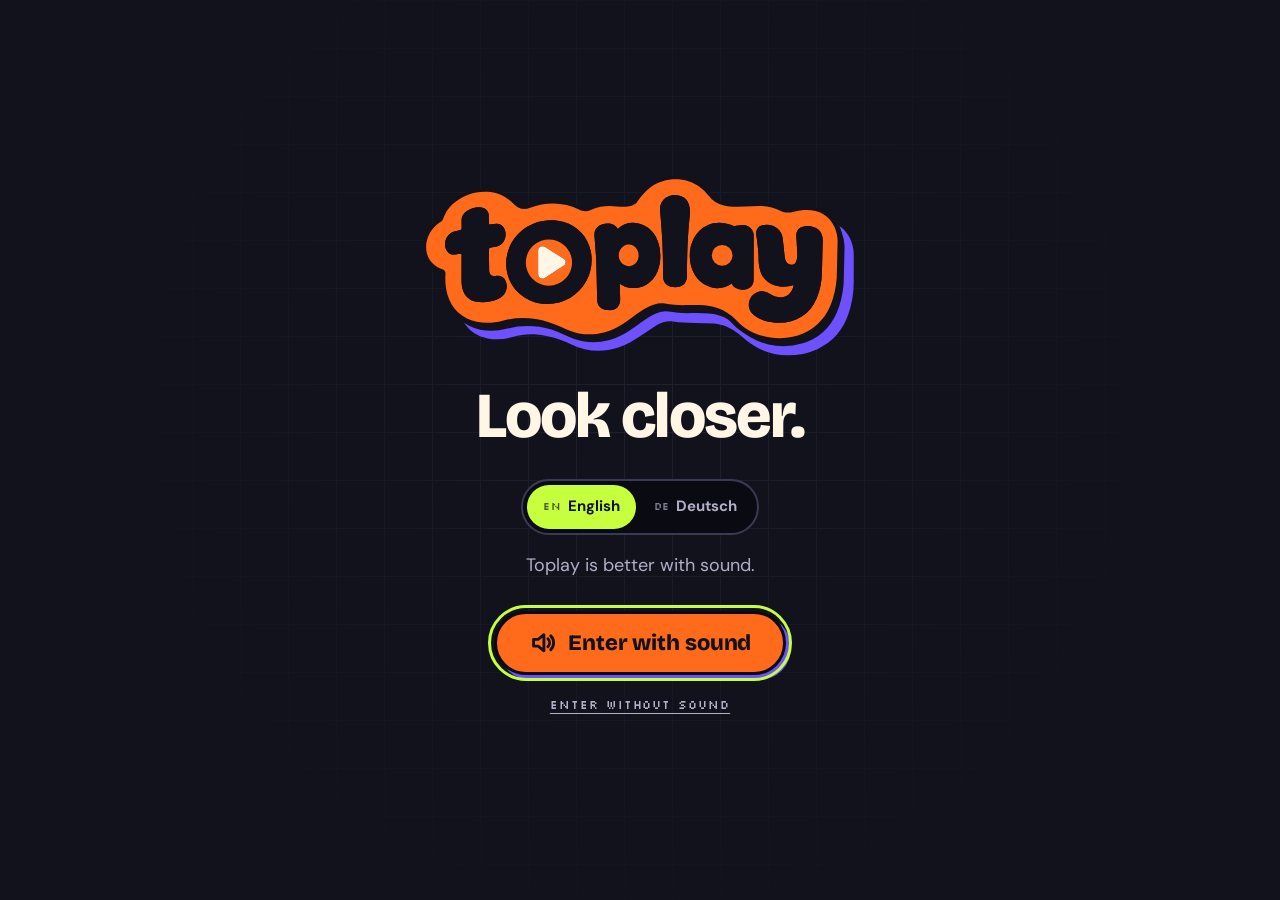
==== index.html @ 9bd130f3 "Add files via upload" ====
<!doctype html>
<html lang="en">
<head>
<meta charset="utf-8">
<meta name="viewport" content="width=device-width, initial-scale=1, viewport-fit=cover">
<title>Toplay</title>
<meta name="description" content="Toplay is a tiny arcade of language games. In Find It!, spot 20 hidden objects in a room, hear each word and learn it in English or German. Beat the clock.">
<meta name="theme-color" content="#12121C">
<meta property="og:type" content="website">
<meta property="og:title" content="Toplay · Find It!">
<meta property="og:description" content="Toplay is a tiny arcade of language games. In Find It!, spot 20 hidden objects in a room, hear each word and learn it in English or German. Beat the clock.">
<meta property="og:image" content="https://to-play.vercel.app/assets/og.jpg">
<meta property="og:image:width" content="1200">
<meta property="og:image:height" content="630">
<meta property="og:url" content="https://to-play.vercel.app/">
<link rel="canonical" href="https://to-play.vercel.app/">
<meta name="twitter:image" content="https://to-play.vercel.app/assets/og.jpg">
<meta name="twitter:card" content="summary_large_image">
<link rel="icon" href="assets/favicon.svg" type="image/svg+xml">
<link rel="apple-touch-icon" href="assets/icon-180.png">
<link rel="manifest" href="manifest.webmanifest">
<meta name="apple-mobile-web-app-capable" content="yes">
<meta name="mobile-web-app-capable" content="yes">
<meta name="apple-mobile-web-app-status-bar-style" content="black-translucent">
<link rel="preconnect" href="https://fonts.googleapis.com">
<link rel="preconnect" href="https://fonts.gstatic.com" crossorigin>
<link rel="stylesheet" href="https://fonts.googleapis.com/css2?family=Bricolage+Grotesque:opsz,wght@12..96,700;12..96,800&family=DM+Sans:wght@400;500;600;700&family=Silkscreen:wght@400;700&display=swap">
<link rel="preload" href="data/levels.json" as="fetch" crossorigin>
<link rel="stylesheet" href="app.css">
<script src="app.js" defer></script>
</head>
<body>
<div class="loader" id="loader" role="status" aria-live="polite">
  <div>
    <svg class="loader-mark" viewBox="0 0 512 512" aria-hidden="true"><use href="#mark" width="512" height="512"/></svg>
    <div class="loader-pct" id="loaderPct">00%</div>
    <div class="loader-bar"><i id="loaderBar"></i></div>
    <div class="loader-msg" id="loaderMsg">Dusting off the room…</div>
  </div>
</div>

<div class="gate" id="gate" hidden>
  <div>
    <svg class="gate-logo" viewBox="0 0 1711 733" role="img" aria-label="toplay"><use href="#logo" width="1711" height="733"/></svg>
    <h1 class="sr">Toplay</h1><p class="gate-line">Look closer.</p>
    <div class="gate-lang" data-lang-slot="gate"></div>
    <p>Toplay is better with sound.</p>
    <div class="gate-actions">
      <button class="btn btn-lg" id="enterSound" type="button" data-cursor="PLAY"><svg class="icon" aria-hidden="true"><use href="#i-sound-on"/></svg>Enter with sound</button>
      <button class="linkbtn" id="enterQuiet" type="button">Enter without sound</button>
    </div>
  </div>
</div>

<div class="intro" id="intro" hidden>
  <canvas id="introCanvas" aria-hidden="true"></canvas>
  <div class="intro-count" id="introCount" aria-hidden="true"></div>
  <div class="intro-title" id="introTitle" hidden>
    <div>
      <svg class="intro-logo" viewBox="0 0 1711 733" role="img" aria-label="toplay"><use href="#logo" width="1711" height="733"/></svg>
      <b>Find It!</b>
    </div>
  </div>
  <button class="btn btn-ghost btn-sm intro-skip" id="introSkip" type="button">Skip intro</button>
</div>

<div class="wipe" id="wipe" aria-hidden="true"></div>

<header class="site-header" id="siteHeader">
  <div class="hdr-left" id="hdrLeft"></div>
  <a class="blob-wrap" id="homeLink" href="#home" aria-label="Toplay home" data-cursor="HOME">
    <svg class="hdr-logo" viewBox="0 0 1711 733" aria-hidden="true"><use href="#logo" width="1711" height="733"/></svg>
  </a>
  <div class="hdr-right">
    <div data-lang-slot="header"></div>
    <button class="ibtn sound-toggle" type="button" aria-label="Mute sound" title="Sound (M)"><span class="eq" aria-hidden="true"><i></i><i></i><i></i><i></i></span></button>
    <button class="menu-tab" id="menuOpen" type="button" aria-label="Open menu" aria-controls="menu" aria-expanded="false"><span class="t">Menu</span><svg class="icon" aria-hidden="true"><use href="#i-menu"/></svg></button>
  </div>
</header>

<div class="menu" id="menu" role="dialog" aria-modal="true" aria-label="Menu" hidden>
  <div class="menu-top">
    <span class="label">Toplay · Menu</span>
    <button class="ibtn" id="menuClose" type="button" aria-label="Close menu"><svg class="icon" aria-hidden="true"><use href="#i-close"/></svg></button>
  </div>
  <nav aria-label="Main">
    <button type="button" data-go="home">Home</button>
    <button type="button" data-go="play">Play Find It!<small id="menuLv">Lv 1</small></button>
    <button type="button" data-go="levels">Levels</button>
    <button type="button" data-go="story">Story mode</button>
  </nav>
  <div class="menu-foot">
    <div data-lang-slot="menu"></div>
    <div class="toggles">
      <button class="btn btn-ghost btn-sm" type="button" data-toggle="music" aria-pressed="true">Music on</button>
      <button class="btn btn-ghost btn-sm" type="button" data-toggle="sfx" aria-pressed="true">Effects on</button>
      <button class="btn btn-ghost btn-sm" type="button" data-toggle="voice" aria-pressed="true">Words on</button>
    </div>
    <span>Press <b>M</b> to mute · Made by <a href="https://www.linkedin.com/in/kyrillosnabil/" target="_blank" rel="noopener">kyrillos404</a></span>
  </div>
</div>

<main id="main">
  <!-- HOME -->
  <section class="view" id="view-home" data-view="home" hidden>
    <div class="hero" id="hero">
      <canvas id="heroDepth" aria-hidden="true"></canvas>
      <canvas id="heroCanvas" aria-hidden="true"></canvas>
      <div class="hero-veil" aria-hidden="true"></div>
      <div class="hero-copy">
        <div class="wrap">
          <span class="badge warm" id="heroWarm" aria-live="polite">Warm-up · Find 3 hidden play buttons</span>
          <h1>Look closer<span class="dot">.</span></h1>
          <p>Find 20 hidden things. Learn 20 English words. Beat the clock.</p>
          <div class="hero-actions">
            <button class="btn btn-lg" id="heroPlay" type="button" data-go="play" data-cursor="PLAY"><svg class="icon" aria-hidden="true"><use href="#i-play"/></svg>Play Find It!</button>
            <button class="btn btn-ghost" type="button" data-go="how">How to play</button>
          </div>
        </div>
      </div>
      <div class="hero-hint" aria-hidden="true">
        <span class="label">Warm up your eyes</span>
        <span class="label">3 play buttons are hiding up here</span>
      </div>
    </div>

    <div class="marquee" aria-hidden="true"><div class="marquee-track">
      <span>LET'S PLAY<b></b>FIND IT!<b></b>20 WORDS<b></b>10 MINUTES<b></b>LOOK CLOSER<b></b>LET'S PLAY<b></b>FIND IT!<b></b>20 WORDS<b></b>10 MINUTES<b></b>LOOK CLOSER<b></b></span>
      <span>LET'S PLAY<b></b>FIND IT!<b></b>20 WORDS<b></b>10 MINUTES<b></b>LOOK CLOSER<b></b>LET'S PLAY<b></b>FIND IT!<b></b>20 WORDS<b></b>10 MINUTES<b></b>LOOK CLOSER<b></b></span>
    </div></div>

    <section class="section" id="games" aria-labelledby="games-h">
      <div class="wrap">
        <div class="sec-head">
          <div><span class="label">The arcade</span><h2 id="games-h">Pick a game</h2></div>
          <p id="gamesOpen">One room is open today. More games and rooms are being built right now.</p>
        </div>
        <div class="games">
          <article class="gcard main" data-cursor="PLAY">
            <div class="gcard-art"><img src="assets/levels/1-cover.webp" alt="" loading="lazy" width="640" height="357"><span class="mystery-q" aria-hidden="true">?</span><span class="badge badge-blaze">Hidden objects</span></div>
            <div class="gcard-body">
              <h3>Find It!</h3>
              <p>A playroom after a very busy afternoon. Twenty things are hiding in the mess, and each one is an English word to learn.</p>
              <div class="gcard-row">
                <div class="gcard-stats" id="homeStats"><span class="badge">20 words</span><span class="badge">10:00</span></div>
                <button class="btn" type="button" data-go="play"><svg class="icon" aria-hidden="true"><use href="#i-play"/></svg>Play now</button>
              </div>
            </div>
          </article>
          <div class="games-side">
            <article class="gcard soon" data-cursor="SOON">
              <div class="gcard-body">
                <div class="soon-art"><svg class="icon" aria-hidden="true"><use href="#i-lock"/></svg></div>
                <h3>Word Pop</h3>
                <span class="stamp">Coming soon</span>
              </div>
            </article>
            <article class="gcard soon" data-cursor="SOON">
              <div class="gcard-body">
                <div class="soon-art"><svg class="icon" aria-hidden="true"><use href="#i-lock"/></svg></div>
                <h3>Memory Match</h3>
                <span class="stamp">Coming soon</span>
              </div>
            </article>
          </div>
        </div>
      </div>
    </section>

    <section class="section" id="how" aria-labelledby="how-h">
      <div class="wrap">
        <div class="sec-head">
          <div><span class="label">How to play</span><h2 id="how-h">Three moves to win, one to learn</h2></div>
          <p>Every room works the same way. Use your eyes, not your luck.</p>
        </div>
        <div class="steps">
          <div class="step">
            <div class="step-art"><div class="art-dots" id="artDots"></div><div class="art-lens"></div></div>
            <span class="step-num">01</span>
            <h3>Look closer</h3>
            <p>Scan the room. Zoom in with the buttons, a pinch or the mouse wheel. Drag to move around.</p>
          </div>
          <div class="step">
            <div class="step-art"><div class="art-tap"></div><span class="art-tap-word">found!</span></div>
            <span class="step-num">02</span>
            <h3>Tap to find</h3>
            <p>Tap an object from the word list. It lights up and its word is crossed off. Every 5 wrong taps cost 10 seconds.</p>
          </div>
          <div class="step">
            <div class="step-art"><div class="art-clock" id="artClock">10:00</div><div class="art-bar"><i></i></div></div>
            <span class="step-num">03</span>
            <h3>Beat the clock</h3>
            <p>Find all 20 before time runs out. Stuck? Help shows you one object, then needs 15 seconds to recharge.</p>
          </div>
          <div class="step step-say">
            <div class="step-art"><div class="art-say"><span class="art-say-word">der Apfel</span><svg class="icon" aria-hidden="true"><use href="#i-sound-on"/></svg><i></i><i></i></div></div>
            <span class="step-num">04</span>
            <h3>Listen and learn</h3>
            <p>Tap any word in the list to hear it. Tap an object you already found to hear its word again.</p>
          </div>
        </div>
        <div class="rules">
          <div class="rule"><b>20</b><span>words per room</span></div>
          <div class="rule"><b>10:00</b><span>minutes on the clock</span></div>
          <div class="rule"><b>15s</b><span>between each help</span></div>
          <div class="rule"><b>−10s</b><span>for every 5 misses</span></div>
          <div class="rule"><b>★★★</b><span>for 3,200 points or more</span></div>
        </div>
      </div>
    </section>

    <section class="section" id="story" aria-labelledby="story-h">
      <div class="wrap story">
        <div class="story-text">
          <span class="label">Story mode</span>
          <h2 class="story-h" id="story-h">Where things go to hide</h2>
          <p><strong>Toplay is a small arcade of browser games</strong> that you play with your eyes and your head. No downloads, no accounts, just tap and play.</p>
          <p>The first room, The Toy Room, is a playroom after a very busy afternoon. Every object you find is an everyday English word, so a few minutes of play leave you with twenty words you will not forget.</p>
          <div class="credits">
            <span class="label">Credits</span>
            <span>Designed by <a href="https://www.linkedin.com/in/kyrillosnabil/" target="_blank" rel="noopener">kyrillos404</a>. Built with Claude, an AI assistant. Music and sound effects composed in code for Toplay.</span>
          </div>
        </div>
        <div class="story-card" aria-hidden="true">
          <span class="label">Room 01</span>
          <span class="big">The Toy Room</span>
          <span class="label">20 objects · 10 minutes · a lot of mess</span>
        </div>
      </div>
    </section>
  </section>

  <!-- LEVELS -->
  <section class="view" id="view-levels" data-view="levels" hidden>
    <div class="wrap">
      <div class="levels-head">
        <span class="label">Find It! · Levels</span>
        <h1>Choose a room<span>.</span></h1>
        <div class="progress-row">
          <div class="progress" role="img" id="levelsProgressBar" aria-label="1 of 3 rooms unlocked"><i style="width:33%"></i></div>
          <span class="badge" id="levelsUnlocked">1 / 3 rooms unlocked</span>
          <span class="badge badge-zest" id="levelsStars">★ 0 / 9</span>
        </div>
      </div>
      <div class="level-grid" id="levelGrid"></div>
      <div class="banner">
        <p id="levelsMore">More rooms are on their way. Come back soon!</p>
        <button class="btn btn-ghost btn-sm" type="button" data-go="home">Back home</button>
      </div>
    </div>
  </section>

  <!-- 404 -->
  <section class="view" id="view-lost" data-view="lost" hidden>
    <div class="wrap lost">
      <span class="label">Error 404</span>
      <h1>This page is hiding too.</h1>
      <p>Move your lens around the dark room and tap the lost page.</p>
      <div class="lost-room" id="lostRoom" data-cursor="LENS">
        <div class="floor"></div>
        <div id="lostJunk"></div>
        <button class="hidden-404" id="lost404" type="button" aria-label="The lost page">404</button>
        <div class="dark"></div>
        <div class="found-msg" id="lostFound" hidden><div><b>Found it!</b><button class="btn" type="button" data-go="home"><svg class="icon" aria-hidden="true"><use href="#i-home"/></svg>Take me home</button></div></div>
      </div>
    </div>
  </section>
</main>

<footer class="site-footer" id="siteFooter">
  <div class="wrap foot">
    <a class="foot-logo" href="#home" data-go-link="home" aria-label="Toplay home"><svg class="foot-logo-svg" viewBox="0 0 1711 733" aria-hidden="true"><use href="#logo" width="1711" height="733"/></svg></a>
    <nav aria-label="Footer">
      <button type="button" data-go="play">Play</button>
      <button type="button" data-go="levels">Levels</button>
      <button type="button" data-go="how">How to play</button>
      <button type="button" data-go="story">About</button>
    </nav>
    <div class="foot-by">
      <span>Designed by <a href="https://www.linkedin.com/in/kyrillosnabil/" target="_blank" rel="noopener">kyrillos404</a> · Built with Claude</span>
      <span>© 2026 Toplay</span>
    </div>
  </div>
</footer>

<!-- GAME -->
<div class="game" id="game" hidden>
  <div class="game-hud">
    <div class="hud-left">
      <button class="ibtn" id="gPause" type="button" aria-label="Pause (Esc)" title="Pause (Esc)"><svg class="icon" aria-hidden="true"><use href="#i-pause"/></svg></button>
      <div class="hud-title"><span class="label" id="gRoomNo">Room 1</span><b id="gRoomName">The Toy Room</b></div>
    </div>
    <div class="hud-center">
      <div class="timer" id="gTimer" role="timer" aria-label="10:00 left">
        <svg class="icon" aria-hidden="true"><use href="#i-timer"/></svg>
        <span class="timer-time" id="gTime">10:00</span>
        <span class="timer-side"><span class="timer-bar"><i id="gTimeBar" style="width:100%"></i></span><span class="miss-dots" id="gMissDots" aria-label="0 of 5 misses before a penalty"><i></i><i></i><i></i><i></i><i></i></span></span>
      </div>
    </div>
    <div class="hud-right">
      <span class="badge found-chip" id="gFoundChip">0 / 20</span>
      <button class="ibtn sound-toggle hud-sound" type="button" aria-label="Mute sound" title="Sound (M)"><span class="eq" aria-hidden="true"><i></i><i></i><i></i><i></i></span></button>
      <button class="ibtn" id="gFull" type="button" aria-label="Full screen (F)" title="Full screen (F)"><svg class="icon" aria-hidden="true"><use href="#i-expand"/></svg></button>
    </div>
  </div>
  <div class="game-body">
    <div class="stage" id="gStage" data-cursor="LENS" aria-label="The Toy Room. Tap hidden objects.">
      <div class="scene" id="gScene"><img id="gImg" alt="A cluttered children's toy room" draggable="false"><div class="marks" id="gMarks"></div></div>
      <div class="ctl-hint" id="gCtlHint">Drag to move · Pinch or scroll to zoom · Tap to find</div>
      <div class="stage-tools">
        <button class="ibtn ibtn-sm" id="gZoomIn" type="button" aria-label="Zoom in (+)"><svg class="icon" aria-hidden="true"><use href="#i-zoom-in"/></svg></button>
        <button class="ibtn ibtn-sm" id="gZoomOut" type="button" aria-label="Zoom out (−)"><svg class="icon" aria-hidden="true"><use href="#i-zoom-out"/></svg></button>
      </div>
      <div class="help-wrap">
        <button class="help" id="gHelp" type="button" aria-label="Help: show one hidden object (H)" data-cursor="HELP"><svg class="icon" aria-hidden="true"><use href="#i-help"/></svg></button>
        <span class="help-cap" id="gHelpCap">Help</span>
      </div>
      <div class="toasts" id="gToasts" aria-live="polite"></div>
    </div>
    <aside class="words" id="gWords" aria-label="Words to find">
      <button class="grab" id="gGrab" type="button" aria-label="Show all words" aria-expanded="false"></button>
      <div class="words-head"><span class="label">Find these</span><b id="gLeft" aria-live="polite">20 left</b><span class="words-say"><svg class="icon" aria-hidden="true"><use href="#i-sound-on"/></svg>Tap a word to hear it</span></div>
      <ul id="gWordList"></ul>
    </aside>
  </div>
  <div id="gOverlay"></div>
  <canvas class="confetti" id="gConfetti" hidden></canvas>
</div>

<svg width="0" height="0" style="position:absolute" aria-hidden="true">
  <defs>
    <symbol id="logo" viewBox="150 609 1711 733"><path fill="#6E50FF" d="M1781.57,817.55c-1.42-1.29.56-2.7,1.42-1.18-.1.41.27.77.65.52,17.19,11.81,30.05,28.64,39.37,48.16,8.16,18.95,13.79,38.58,13.77,59.76l-.15,110.4c-.06,41.64-6.77,81.42-19.99,120.61-21.28,63.14-60.44,110.27-121.31,138.16-36.23,16.6-74.5,23.56-114.64,23.86-59.74.44-114.77-20.48-160.78-57.84l-32.76-26.6c-27.24-22.12-58.03-36-93.42-39.46l-78.28-1.96c-28.05-.7-54.47-1.55-82.08-5.87-21.95-3.43-42.9,3.68-62.25,13.82l-56.66,37.89c-30.66,20.5-60.69,39.96-96.06,51.04-60.15,18.84-122.95,14.84-179.6-12.88-43.4-21.23-88.25-35.71-136.68-39.17-32.17-2.3-61.43,1.6-92.04,10.4-31.63,9.09-64.67,10.98-96.78,5.21-37.69-6.78-69.27-27.04-90.1-57.67-.27-.4-.73-.73-1.01-.85-1.4-1.27.53-2.73,1.45-1.23,0,.3.25.49.48.31,21.22,9.94,43.58,16.75,67.95,18.5,31.17,2.67,61.01-1.62,90.98-9.68,57.15-15.37,128.9-9.18,183.24,14.19l57.09,24.56c56.26,22.13,116.58,21.28,172.8-.49,19.4-7.51,37.1-15.94,54.02-28.01l54.17-38.64c33.23-23.71,63.13-43.92,105.29-35.53,21.88,4.35,43.39,5.63,65.71,5.51l51.28-.26c52.41-.27,99.75,10.52,135.87,49.36,46.17,49.64,109.31,77.14,177.08,79.29,96.49,3.06,182.71-45.16,222.35-134.09,18.64-41.83,26.92-86.22,29.78-132.13l2.17-114.38c.48-25.5-2.3-49.82-11.33-72.78-.25-.35-.73-.7-1.02-.83Z"/><path fill="#12121C" stroke="#12121C" stroke-width="22" stroke-linejoin="round" transform="translate(8 10)" d="M768.39,1232.71c-25.25-4.79-46.6-13.96-68.92-24.45-32.11-15.09-64.28-26.49-99.47-31.77-43.63-6.55-86-4.57-128.47,6.87-33.81,9.11-67.75,11.15-101.69,4.04-55.43-11.6-97.61-50.97-112.97-105.25-7.47-26.41-9.65-52.76-7.89-80.59.53-8.38-2.67-16.19-11.27-18.62-38.05-10.72-63.38-43.94-63.96-83.99-.55-37.98,18.43-71.5,48.47-94.52,5.01-3.84,13.95-7.61,16.2-13.83,8.35-23.06,19.45-43.43,37.96-60.1,36.98-33.31,84.79-51.09,134.88-48.82,41.01,1.86,76.94,19.35,104.26,49.07,17.05,18.55,39.61,22.62,62.78,13.64,62.11-24.05,132.11-23.24,191.81,7.49,13.75,7.08,30,7.49,44.07.86,59.51-28.06,102.63-9.65,137.5-12.94,15.17-1.43,33.36-5.28,42.59-18.32,15.73-22.24,31.15-42.75,53.97-58.43,42.58-29.26,95.87-37.4,145.67-22.27,32.32,9.82,58.84,30.12,78.69,57.1,13.84,18.82,32.34,30.59,55.23,36.45,19.23,4.92,38.74,6.58,59.04,5.92l83.2-2.69c29.8-.96,56.73,6.28,82.96,19.53,15.87,8.02,34.42,7.06,51.07,2.41,64.65-18.03,133.03-3.16,158.66,61.8,7,17.74,11.75,35.84,11.27,55.49l-3.52,141.89c-3.05,37.64-10.56,72.85-25.21,107.29-23.95,56.3-70.17,98.52-129.36,115.7-79.56,23.09-174.5,4.52-231.98-56.38-57.69-61.11-114.77-65.02-197.29-62.52-29.02.88-56.15-1.32-84.49-6.45-41.67-7.55-85.01,22.82-118.49,47.49-21.43,15.79-41.7,30.88-65.22,43.6-46.06,24.89-97.46,35.27-150.06,25.29Z"/><path fill="#12121C" stroke="#12121C" stroke-width="22" stroke-linejoin="round" transform="translate(16 20)" d="M768.39,1232.71c-25.25-4.79-46.6-13.96-68.92-24.45-32.11-15.09-64.28-26.49-99.47-31.77-43.63-6.55-86-4.57-128.47,6.87-33.81,9.11-67.75,11.15-101.69,4.04-55.43-11.6-97.61-50.97-112.97-105.25-7.47-26.41-9.65-52.76-7.89-80.59.53-8.38-2.67-16.19-11.27-18.62-38.05-10.72-63.38-43.94-63.96-83.99-.55-37.98,18.43-71.5,48.47-94.52,5.01-3.84,13.95-7.61,16.2-13.83,8.35-23.06,19.45-43.43,37.96-60.1,36.98-33.31,84.79-51.09,134.88-48.82,41.01,1.86,76.94,19.35,104.26,49.07,17.05,18.55,39.61,22.62,62.78,13.64,62.11-24.05,132.11-23.24,191.81,7.49,13.75,7.08,30,7.49,44.07.86,59.51-28.06,102.63-9.65,137.5-12.94,15.17-1.43,33.36-5.28,42.59-18.32,15.73-22.24,31.15-42.75,53.97-58.43,42.58-29.26,95.87-37.4,145.67-22.27,32.32,9.82,58.84,30.12,78.69,57.1,13.84,18.82,32.34,30.59,55.23,36.45,19.23,4.92,38.74,6.58,59.04,5.92l83.2-2.69c29.8-.96,56.73,6.28,82.96,19.53,15.87,8.02,34.42,7.06,51.07,2.41,64.65-18.03,133.03-3.16,158.66,61.8,7,17.74,11.75,35.84,11.27,55.49l-3.52,141.89c-3.05,37.64-10.56,72.85-25.21,107.29-23.95,56.3-70.17,98.52-129.36,115.7-79.56,23.09-174.5,4.52-231.98-56.38-57.69-61.11-114.77-65.02-197.29-62.52-29.02.88-56.15-1.32-84.49-6.45-41.67-7.55-85.01,22.82-118.49,47.49-21.43,15.79-41.7,30.88-65.22,43.6-46.06,24.89-97.46,35.27-150.06,25.29Z"/><path fill="#12121C" stroke="#12121C" stroke-width="22" stroke-linejoin="round" d="M768.39,1232.71c-25.25-4.79-46.6-13.96-68.92-24.45-32.11-15.09-64.28-26.49-99.47-31.77-43.63-6.55-86-4.57-128.47,6.87-33.81,9.11-67.75,11.15-101.69,4.04-55.43-11.6-97.61-50.97-112.97-105.25-7.47-26.41-9.65-52.76-7.89-80.59.53-8.38-2.67-16.19-11.27-18.62-38.05-10.72-63.38-43.94-63.96-83.99-.55-37.98,18.43-71.5,48.47-94.52,5.01-3.84,13.95-7.61,16.2-13.83,8.35-23.06,19.45-43.43,37.96-60.1,36.98-33.31,84.79-51.09,134.88-48.82,41.01,1.86,76.94,19.35,104.26,49.07,17.05,18.55,39.61,22.62,62.78,13.64,62.11-24.05,132.11-23.24,191.81,7.49,13.75,7.08,30,7.49,44.07.86,59.51-28.06,102.63-9.65,137.5-12.94,15.17-1.43,33.36-5.28,42.59-18.32,15.73-22.24,31.15-42.75,53.97-58.43,42.58-29.26,95.87-37.4,145.67-22.27,32.32,9.82,58.84,30.12,78.69,57.1,13.84,18.82,32.34,30.59,55.23,36.45,19.23,4.92,38.74,6.58,59.04,5.92l83.2-2.69c29.8-.96,56.73,6.28,82.96,19.53,15.87,8.02,34.42,7.06,51.07,2.41,64.65-18.03,133.03-3.16,158.66,61.8,7,17.74,11.75,35.84,11.27,55.49l-3.52,141.89c-3.05,37.64-10.56,72.85-25.21,107.29-23.95,56.3-70.17,98.52-129.36,115.7-79.56,23.09-174.5,4.52-231.98-56.38-57.69-61.11-114.77-65.02-197.29-62.52-29.02.88-56.15-1.32-84.49-6.45-41.67-7.55-85.01,22.82-118.49,47.49-21.43,15.79-41.7,30.88-65.22,43.6-46.06,24.89-97.46,35.27-150.06,25.29Z"/><path fill="#FF6B1A" d="M768.39,1232.71c-25.25-4.79-46.6-13.96-68.92-24.45-32.11-15.09-64.28-26.49-99.47-31.77-43.63-6.55-86-4.57-128.47,6.87-33.81,9.11-67.75,11.15-101.69,4.04-55.43-11.6-97.61-50.97-112.97-105.25-7.47-26.41-9.65-52.76-7.89-80.59.53-8.38-2.67-16.19-11.27-18.62-38.05-10.72-63.38-43.94-63.96-83.99-.55-37.98,18.43-71.5,48.47-94.52,5.01-3.84,13.95-7.61,16.2-13.83,8.35-23.06,19.45-43.43,37.96-60.1,36.98-33.31,84.79-51.09,134.88-48.82,41.01,1.86,76.94,19.35,104.26,49.07,17.05,18.55,39.61,22.62,62.78,13.64,62.11-24.05,132.11-23.24,191.81,7.49,13.75,7.08,30,7.49,44.07.86,59.51-28.06,102.63-9.65,137.5-12.94,15.17-1.43,33.36-5.28,42.59-18.32,15.73-22.24,31.15-42.75,53.97-58.43,42.58-29.26,95.87-37.4,145.67-22.27,32.32,9.82,58.84,30.12,78.69,57.1,13.84,18.82,32.34,30.59,55.23,36.45,19.23,4.92,38.74,6.58,59.04,5.92l83.2-2.69c29.8-.96,56.73,6.28,82.96,19.53,15.87,8.02,34.42,7.06,51.07,2.41,64.65-18.03,133.03-3.16,158.66,61.8,7,17.74,11.75,35.84,11.27,55.49l-3.52,141.89c-3.05,37.64-10.56,72.85-25.21,107.29-23.95,56.3-70.17,98.52-129.36,115.7-79.56,23.09-174.5,4.52-231.98-56.38-57.69-61.11-114.77-65.02-197.29-62.52-29.02.88-56.15-1.32-84.49-6.45-41.67-7.55-85.01,22.82-118.49,47.49-21.43,15.79-41.7,30.88-65.22,43.6-46.06,24.89-97.46,35.27-150.06,25.29ZM1170.98,1045.81c11.13-7.08,17.04-19.97,17.03-33.17-.06-80.57,2.54-159.73,11.03-239.78,2.7-25.46-2.25-54.38-23.06-68.13-21.3-14.07-49.76-13.82-70.72.91-15.42,10.84-23.31,29.2-21.76,47.87l5.31,64.14c5.41,65.3,6.32,129.48,6.53,195.02.06,19.83,12.6,35.24,31.7,39.02,14.54,2.88,30.43,2.71,43.95-5.88ZM482.96,1028.56c-7.05-16.32-23.45-22.28-39.54-19.17-6.41,1.24-12.85.81-17.66-3.59-3.25-2.97-6.81-9.08-6.89-15.41l-1.01-84.62c-.1-8.72,23.61-5.87,40.35-14.36,18.19-9.22,25.96-29.09,24.45-49.02-1.48-19.56-16.08-37.2-35.95-35.57l-28.39,2.33-.97-36.06c-.44-16.42-13.17-28.24-29.48-29.99-37.16-3.99-76.26,19.02-76.15,48.6l.12,32.14c.01,3.64-1.61,6.49-5.34,7.3l-23.78,5.16c-24.78,8.34-38.53,32.22-35.01,58,1.54,11.24,7.5,21.12,15.28,26.32,18.38,12.27,32.66.45,48.65,3.14l-.21,98.54c-.03,14.18.8,27.07,4.89,40.43,7.63,24.93,27.52,43.29,53.73,47.32,29.97,4.6,59.81.23,86.99-13.02,25.37-12.37,37.34-42,25.91-68.49ZM797.05,1028.33c19.03-35.8,25.12-76.74,16.62-116.66-11.58-54.36-50.67-96.48-104.59-111.93-57.44-16.46-121.15-2.6-166.76,36.51-39.85,34.17-60.88,85.71-56.82,137.53,3.98,50.84,30.86,95.43,74.15,121.19,84.09,50.03,192.28,18.23,237.4-66.63ZM916.4,1132.58c9.89-8.3,12.28-21.19,11.95-33.31l-1.65-59.87,19.25,10.77c58.17,21.73,117.07-12.71,133.01-74.86,17.84-69.57-6.05-154.26-79.93-170.27-29.18-6.32-58.26.29-80.32,21.43-11.93-22.55-38.2-24.78-62.04-17.15-18.81,6.53-29.76,23.38-28.27,43.29l6.98,92.98,3.67,158.25c.51,21.8,16.52,36.49,37.17,38.05,14.01,1.06,28.6.41,40.19-9.32ZM1432.12,1055.46c9.79-6.08,15.18-18.84,15.2-30.14l.26-173.96c.02-13.34-7.23-24.16-16.24-31.43-17.85-14.4-41.08-7.57-59.13-3.76-32.57-13.46-66.9-20.42-103.79-3.81-67,30.16-84.62,116.79-56.45,179.61,26.3,58.64,98.26,85.12,150.35,47.18,10.25,25.34,48.71,29.4,69.79,16.32ZM1692.82,1096c13.09-30.78,19.11-63.03,20-96.71l3.37-128.43c.41-15.76-5.67-31.68-17.52-41.68-19.15-16.16-47.95-18.9-69.83-7.03-10.86,5.89-16.2,19.09-15.52,30.76l2.89,49.46c1.4,23.95,3.32,56.51-14.35,62.27-6.84,2.23-14.09,1.39-20.26-2.57-8.22-5.27-12.14-15-13.2-24.95l-7.88-73.87c-4.09-38.32-40.82-60.3-79.41-51-17.16,4.13-25.73,19.8-23.26,37.47,4.4,31.45,8.51,62.03,8.8,94.12.14,15.73,2.18,30.39,6.42,45.17,15.8,55.09,75.75,73.45,129.72,55.4-1.4,11.97-6.03,21.1-12.06,29.67-17.92,25.43-53.99,23.19-81.02,4.87-11.67-7.91-25.01-12.49-39.31-9.46-31.25,6.62-49.65,39.78-38.65,69.82,12.42,33.92,64.45,49.46,100.86,51.81,72.83,4.69,131.61-27.9,160.2-95.12Z"/><path fill="#12121C" d="M1692.82,1096c-28.59,67.22-87.37,99.81-160.2,95.12-36.41-2.35-88.45-17.89-100.86-51.81-11-30.04,7.4-63.2,38.65-69.82,14.29-3.03,27.64,1.55,39.31,9.46,27.03,18.32,63.1,20.57,81.02-4.87,6.04-8.57,10.66-17.7,12.06-29.67-53.97,18.06-113.92-.31-129.72-55.4-4.24-14.78-6.28-29.44-6.42-45.17-.28-32.09-4.4-62.67-8.8-94.12-2.47-17.67,6.09-33.33,23.26-37.47,38.59-9.3,75.32,12.68,79.41,51l7.88,73.87c1.06,9.95,4.98,19.68,13.2,24.95,6.17,3.96,13.42,4.8,20.26,2.57,17.67-5.76,15.75-38.32,14.35-62.27l-2.89-49.46c-.68-11.67,4.65-24.87,15.52-30.76,21.88-11.87,50.68-9.14,69.83,7.03,11.85,10,17.93,25.92,17.52,41.68l-3.37,128.43c-.88,33.68-6.9,65.93-20,96.71Z"/><path fill="#12121C" d="M916.4,1132.58c-11.6,9.73-26.18,10.37-40.19,9.32-20.65-1.56-36.67-16.25-37.17-38.05l-3.67-158.25-6.98-92.98c-1.49-19.91,9.45-36.77,28.27-43.29,23.84-7.63,50.1-5.4,62.04,17.15,22.06-21.14,51.14-27.75,80.32-21.43,73.88,16,97.77,100.69,79.93,170.27-15.94,62.15-74.83,96.59-133.01,74.86l-19.25-10.77,1.65,59.87c.33,12.11-2.06,25.01-11.95,33.31ZM986.21,961.75c18.35-16.4,18.26-45.19,2.05-62.87-12.56-13.7-32.96-15.03-48.08-4.06-19.72,14.31-22.96,42.51-8.02,61.54,13.2,16.81,36.95,20.67,54.04,5.39Z"/><path fill="#12121C" d="M482.96,1028.56c11.44,26.48-.53,56.11-25.91,68.49-27.18,13.25-57.01,17.62-86.99,13.02-26.21-4.03-46.1-22.39-53.73-47.32-4.09-13.36-4.92-26.24-4.89-40.43l.21-98.54c-15.99-2.69-30.27,9.14-48.65-3.14-7.78-5.19-13.74-15.08-15.28-26.32-3.52-25.78,10.22-49.67,35.01-58l23.78-5.16c3.73-.81,5.35-3.66,5.34-7.3l-.12-32.14c-.11-29.59,38.99-52.59,76.15-48.6,16.32,1.75,29.04,13.57,29.48,29.99l.97,36.06,28.39-2.33c19.88-1.63,34.47,16.01,35.95,35.57,1.51,19.93-6.26,39.79-24.45,49.02-16.74,8.49-40.45,5.64-40.35,14.36l1.01,84.62c.08,6.33,3.64,12.43,6.89,15.41,4.81,4.41,11.25,4.83,17.66,3.59,16.09-3.11,32.49,2.85,39.54,19.17Z"/><path fill="#12121C" d="M1432.12,1055.46c-21.08,13.09-59.54,9.02-69.79-16.32-52.1,37.94-124.05,11.46-150.35-47.18-28.17-62.81-10.56-149.45,56.45-179.61,36.89-16.61,71.22-9.65,103.79,3.81,18.04-3.81,41.28-10.64,59.13,3.76,9.01,7.27,16.26,18.09,16.24,31.43l-.26,173.96c-.02,11.3-5.41,24.06-15.2,30.14ZM1365.51,929.57c0-22.32-18.1-40.41-40.43-40.41s-40.43,18.09-40.43,40.41,18.1,40.41,40.43,40.41,40.43-18.09,40.43-40.41Z"/><path fill="#12121C" d="M1170.98,1045.81c-13.52,8.59-29.41,8.76-43.95,5.88-19.1-3.78-31.64-19.19-31.7-39.02-.21-65.54-1.12-129.71-6.53-195.02l-5.31-64.14c-1.55-18.67,6.35-37.03,21.76-47.87,20.96-14.74,49.42-14.99,70.72-.91,20.81,13.75,25.76,42.67,23.06,68.13-8.49,80.05-11.09,159.21-11.03,239.78,0,13.2-5.9,26.09-17.03,33.17Z"/><path fill="#FF6B1A" d="M986.21,961.75c-17.09,15.28-40.84,11.41-54.04-5.39-14.94-19.03-11.7-47.23,8.02-61.54,15.12-10.97,35.52-9.64,48.08,4.06,16.21,17.68,16.29,46.47-2.05,62.87Z"/><ellipse fill="#FF6B1A" cx="1325.07" cy="929.57" rx="40.43" ry="40.41"/><path fill="#12121C" d="M797.05,1028.33c-45.12,84.87-153.31,116.67-237.4,66.63-43.29-25.76-70.17-70.35-74.15-121.19-4.06-51.81,16.97-103.35,56.82-137.53,45.61-39.11,109.32-52.97,166.76-36.51,53.92,15.45,93.01,57.57,104.59,111.93,8.5,39.91,2.41,80.86-16.62,116.66ZM741.26,957.2c0-49.62-40.24-89.84-89.88-89.84s-89.88,40.22-89.88,89.84,40.24,89.84,89.88,89.84,89.88-40.22,89.88-89.84Z"/><path fill="#FF6B1A" d="M741.26,957.2c0,49.62-40.24,89.84-89.88,89.84s-89.88-40.22-89.88-89.84,40.24-89.84,89.88-89.84,89.88,40.22,89.88,89.84ZM709.37,969.13c5.73-3.7,7.07-10.66,6.34-15.98-.63-4.66-3.94-8.76-8.75-11.79l-70.66-44.51c-5.99-3.77-12.67-3.95-18.58-.59-4.97,2.82-8.41,8.44-8.39,15.73l.19,91.17c.01,6.41,4.14,11.75,8.33,14.05,5.03,2.76,12.13,3.11,17.31-.23l74.21-47.85Z"/><path fill="#FFF6E5" d="M709.37,969.13l-74.21,47.85c-5.18,3.34-12.29,2.99-17.31.23-4.19-2.3-8.31-7.64-8.33-14.05l-.19-91.17c-.02-7.29,3.42-12.91,8.39-15.73,5.91-3.36,12.59-3.18,18.58.59l70.66,44.51c4.81,3.03,8.12,7.13,8.75,11.79.72,5.32-.61,12.28-6.34,15.98Z"/></symbol>
<symbol id="mark" viewBox="0 0 512 512"><path fill="#6E50FF" transform="translate(22 26)" d="M120 46C204 22 330 18 404 54C470 86 484 168 480 256C476 352 448 440 350 466C262 490 152 488 86 440C30 398 28 318 32 238C36 150 56 66 120 46Z"/><path fill="#FF6B1A" stroke="#12121C" stroke-width="16" stroke-linejoin="round" d="M120 46C204 22 330 18 404 54C470 86 484 168 480 256C476 352 448 440 350 466C262 490 152 488 86 440C30 398 28 318 32 238C36 150 56 66 120 46Z"/><g transform="translate(-240.54 -477.24) scale(0.7671)"><path fill="#12121C" d="M797.05,1028.33c-45.12,84.87-153.31,116.67-237.4,66.63-43.29-25.76-70.17-70.35-74.15-121.19-4.06-51.81,16.97-103.35,56.82-137.53,45.61-39.11,109.32-52.97,166.76-36.51,53.92,15.45,93.01,57.57,104.59,111.93,8.5,39.91,2.41,80.86-16.62,116.66ZM741.26,957.2c0-49.62-40.24-89.84-89.88-89.84s-89.88,40.22-89.88,89.84,40.24,89.84,89.88,89.84,89.88-40.22,89.88-89.84Z"/><path fill="#FF6B1A" d="M741.26,957.2c0,49.62-40.24,89.84-89.88,89.84s-89.88-40.22-89.88-89.84,40.24-89.84,89.88-89.84,89.88,40.22,89.88,89.84ZM709.37,969.13c5.73-3.7,7.07-10.66,6.34-15.98-.63-4.66-3.94-8.76-8.75-11.79l-70.66-44.51c-5.99-3.77-12.67-3.95-18.58-.59-4.97,2.82-8.41,8.44-8.39,15.73l.19,91.17c.01,6.41,4.14,11.75,8.33,14.05,5.03,2.76,12.13,3.11,17.31-.23l74.21-47.85Z"/><path fill="#FFF6E5" d="M709.37,969.13l-74.21,47.85c-5.18,3.34-12.29,2.99-17.31.23-4.19-2.3-8.31-7.64-8.33-14.05l-.19-91.17c-.02-7.29,3.42-12.91,8.39-15.73,5.91-3.36,12.59-3.18,18.58.59l70.66,44.51c4.81,3.03,8.12,7.13,8.75,11.79.72,5.32-.61,12.28-6.34,15.98Z"/></g></symbol>
    <symbol id="i-sound-on" viewBox="0 0 24 24" fill="none" stroke="currentColor" stroke-width="2.5" stroke-linecap="round" stroke-linejoin="round"><path d="M4 9h4l5-4v14l-5-4H4z"/><path d="M16.5 8.5a5 5 0 0 1 0 7"/><path d="M19 6a8.5 8.5 0 0 1 0 12"/></symbol>
    <symbol id="i-sound-off" viewBox="0 0 24 24" fill="none" stroke="currentColor" stroke-width="2.5" stroke-linecap="round" stroke-linejoin="round"><path d="M4 9h4l5-4v14l-5-4H4z"/><path d="M16 9l6 6M22 9l-6 6"/></symbol>
    <symbol id="i-help" viewBox="0 0 24 24" fill="none" stroke="currentColor" stroke-width="2.5" stroke-linecap="round" stroke-linejoin="round"><circle cx="10.5" cy="10.5" r="7"/><path d="M15.5 15.5L21 21"/><path d="M8.6 8.8a2 2 0 1 1 2.6 1.9c-.6.2-.7.7-.7 1.3"/><path d="M10.5 14.2v.1"/></symbol>
    <symbol id="i-timer" viewBox="0 0 24 24" fill="none" stroke="currentColor" stroke-width="2.5" stroke-linecap="round" stroke-linejoin="round"><circle cx="12" cy="13" r="8"/><path d="M12 9v4l2.5 2.5M9 2h6"/></symbol>
    <symbol id="i-pause" viewBox="0 0 24 24" fill="none" stroke="currentColor" stroke-width="2.5" stroke-linecap="round"><path d="M8 5v14M16 5v14"/></symbol>
    <symbol id="i-play" viewBox="0 0 24 24" fill="currentColor"><path d="M7 4.5v15l12-7.5z"/></symbol>
    <symbol id="i-star" viewBox="0 0 24 24"><path d="M12 3l2.8 5.9 6.4.7-4.8 4.4 1.3 6.4L12 17.2l-5.7 3.2 1.3-6.4-4.8-4.4 6.4-.7z" fill="currentColor" stroke="#0A0A12" stroke-width="1.5" stroke-linejoin="round"/></symbol>
    <symbol id="i-lock" viewBox="0 0 24 24" fill="none" stroke="currentColor" stroke-width="2.5" stroke-linecap="round" stroke-linejoin="round"><rect x="5" y="11" width="14" height="10" rx="2.5"/><path d="M8 11V8a4 4 0 0 1 8 0v3"/></symbol>
    <symbol id="i-close" viewBox="0 0 24 24" fill="none" stroke="currentColor" stroke-width="2.5" stroke-linecap="round"><path d="M6 6l12 12M18 6L6 18"/></symbol>
    <symbol id="i-menu" viewBox="0 0 24 24" fill="none" stroke="currentColor" stroke-width="2.5" stroke-linecap="round"><path d="M4 7h16M4 12h16M4 17h10"/></symbol>
    <symbol id="i-zoom-in" viewBox="0 0 24 24" fill="none" stroke="currentColor" stroke-width="2.5" stroke-linecap="round" stroke-linejoin="round"><circle cx="10.5" cy="10.5" r="7"/><path d="M21 21l-5.5-5.5M10.5 7.5v6M7.5 10.5h6"/></symbol>
    <symbol id="i-zoom-out" viewBox="0 0 24 24" fill="none" stroke="currentColor" stroke-width="2.5" stroke-linecap="round" stroke-linejoin="round"><circle cx="10.5" cy="10.5" r="7"/><path d="M21 21l-5.5-5.5M7.5 10.5h6"/></symbol>
    <symbol id="i-check" viewBox="0 0 24 24" fill="none" stroke="currentColor" stroke-width="3" stroke-linecap="round" stroke-linejoin="round"><path d="M5 12.5l4.5 4.5L19 7"/></symbol>
    <symbol id="i-replay" viewBox="0 0 24 24" fill="none" stroke="currentColor" stroke-width="2.5" stroke-linecap="round" stroke-linejoin="round"><path d="M4 12a8 8 0 1 0 2.5-5.8"/><path d="M4 4v5h5"/></symbol>
    <symbol id="i-home" viewBox="0 0 24 24" fill="none" stroke="currentColor" stroke-width="2.5" stroke-linecap="round" stroke-linejoin="round"><path d="M4 11l8-7 8 7M6 9.5V20h12V9.5"/></symbol>
    <symbol id="i-expand" viewBox="0 0 24 24" fill="none" stroke="currentColor" stroke-width="2.5" stroke-linecap="round" stroke-linejoin="round"><path d="M4 9V4h5M15 4h5v5M20 15v5h-5M9 20H4v-5"/></symbol>
    <symbol id="i-shrink" viewBox="0 0 24 24" fill="none" stroke="currentColor" stroke-width="2.5" stroke-linecap="round" stroke-linejoin="round"><path d="M9 4v5H4M20 9h-5V4M15 20v-5h5M4 15h5v5"/></symbol>
    <symbol id="i-levels" viewBox="0 0 24 24" fill="none" stroke="currentColor" stroke-width="2.5" stroke-linecap="round" stroke-linejoin="round"><rect x="4" y="4" width="7" height="7" rx="1.5"/><rect x="13" y="4" width="7" height="7" rx="1.5"/><rect x="4" y="13" width="7" height="7" rx="1.5"/><rect x="13" y="13" width="7" height="7" rx="1.5"/></symbol>
    <symbol id="i-rotate" viewBox="0 0 24 24" fill="none" stroke="currentColor" stroke-width="2.5" stroke-linecap="round" stroke-linejoin="round"><rect x="3" y="8" width="18" height="11" rx="2"/><path d="M8 4h5l-2-2M13 4l-2 2"/></symbol>
  </defs>
</svg>

</body>
</html>
---- app.css ----
/* Toplay — Arcade Night. One deliberate dark look across site and game. */
:root {
  --bg: #12121C; --surface: #1C1C2B; --surface-raised: #26263A; --line: #3A3A55; --edge: #0A0A12;
  --ink: #FFF6E5; --ink-muted: #B4AEC8;
  --blaze: #FF6B1A; --blaze-text: #FF8A47; --on-blaze: #12121C;
  --volt: #6E50FF; --volt-text: #A894FF; --on-volt: #FFFFFF;
  --zest: #C6FF3D; --on-zest: #12121C;
  --fault: #FF4D6D; --fault-text: #FF7A8F; --on-fault: #12121C;
  --beacon: #FFD23F; --on-beacon: #12121C;
  --focus: #C6FF3D; --scrim: rgba(10, 10, 18, .76);
  --font-display: "Bricolage Grotesque", "Arial Black", sans-serif;
  --font-pixel: Silkscreen, "Courier New", monospace;
  --font-body: "DM Sans", system-ui, -apple-system, "Segoe UI", sans-serif;
  --space-1: 4px; --space-2: 8px; --space-3: 12px; --space-4: 16px; --space-5: 24px; --space-6: 32px; --space-7: 48px; --space-8: 64px; --space-9: 96px;
  --radius-sm: 8px; --radius-md: 14px; --radius-lg: 24px; --radius-xl: 40px; --radius-pill: 999px;
  --stroke-1: 2px; --stroke-2: 3px; --stroke-3: 4px;
  --pop-sm: 3px 3px 0 #6E50FF; --pop: 5px 5px 0 #6E50FF; --pop-lg: 8px 8px 0 #6E50FF;
  --glow-beacon: 0 0 0 6px rgba(255, 210, 63, .35), 0 0 32px rgba(255, 210, 63, .7);
  --glow-zest: 0 0 0 4px rgba(198, 255, 61, .3), 0 0 24px rgba(198, 255, 61, .55);
  --touch-min: 44px;
  --ease-pop: cubic-bezier(.34, 1.56, .64, 1); --ease-out: cubic-bezier(.22, 1, .36, 1);
  --gutter-l: max(16px, env(safe-area-inset-left, 0px)); --gutter-r: max(16px, env(safe-area-inset-right, 0px));
  --header-h: 96px;
  color-scheme: dark;
}
@media (max-width: 640px) { :root { --header-h: 72px; } }

*, *::before, *::after { box-sizing: border-box; }
html { background: var(--bg); -webkit-text-size-adjust: 100%; }
body { margin: 0; background: var(--bg); color: var(--ink); font-family: var(--font-body); font-size: 16px; line-height: 1.5;
  -webkit-font-smoothing: antialiased; overflow-x: hidden; }
img { max-width: 100%; display: block; }
button { font: inherit; color: inherit; }
a { color: inherit; }
[hidden] { display: none !important; }
.sr { position: absolute; width: 1px; height: 1px; overflow: hidden; clip: rect(0 0 0 0); white-space: nowrap; }
:focus-visible { outline: 3px solid var(--focus); outline-offset: 3px; }
.label { font-family: var(--font-pixel); font-size: 12px; line-height: 16px; letter-spacing: .08em; text-transform: uppercase; color: var(--ink-muted); }
.wrap { width: 100%; max-width: 1200px; margin: 0 auto; padding-left: var(--gutter-l); padding-right: var(--gutter-r); }
body.no-scroll { overflow: hidden; }
.icon { width: 1.25em; height: 1.25em; flex: none; display: inline-block; vertical-align: middle; }

/* ---------- buttons ---------- */
.btn {
  font-family: var(--font-display); font-weight: 800; font-size: 18px; line-height: 20px; letter-spacing: -.005em;
  display: inline-flex; align-items: center; justify-content: center; gap: var(--space-3);
  height: 52px; min-width: var(--touch-min); padding: 0 var(--space-5); text-decoration: none; white-space: nowrap;
  border: var(--stroke-2) solid var(--edge); border-radius: var(--radius-pill);
  background: var(--blaze); color: var(--on-blaze); box-shadow: var(--pop); cursor: pointer;
  user-select: none; -webkit-tap-highlight-color: transparent;
  transition: transform 140ms var(--ease-pop), box-shadow 140ms var(--ease-pop), background 200ms;
}
.btn:hover { transform: translate(-2px, -2px); box-shadow: var(--pop-lg); }
.btn:active { transform: translate(4px, 4px); box-shadow: none; }
.btn-secondary { background: var(--volt); color: var(--on-volt); }
.btn-zest { background: var(--zest); color: var(--on-zest); }
.btn-ghost { background: var(--surface-raised); color: var(--ink); border-color: var(--line); box-shadow: none; }
.btn-ghost:hover { border-color: var(--ink); box-shadow: var(--pop-sm); }
.btn-sm { height: var(--touch-min); padding: 0 var(--space-4); font-size: 16px; }
.btn-lg { height: 64px; padding: 0 var(--space-6); font-size: 22px; }
.btn[disabled] { background: var(--surface-raised); color: var(--ink-muted); border-color: var(--line); cursor: not-allowed; transform: none; box-shadow: none; }
.ibtn {
  width: 52px; height: 52px; flex: none; border-radius: var(--radius-pill); display: inline-grid; place-items: center; padding: 0;
  background: var(--surface-raised); color: var(--ink); border: var(--stroke-2) solid var(--edge); box-shadow: var(--pop-sm);
  font-size: 20px; cursor: pointer; -webkit-tap-highlight-color: transparent;
  transition: transform 140ms var(--ease-pop), box-shadow 140ms var(--ease-pop), background 200ms, opacity 200ms;
}
.ibtn:hover { transform: translate(-2px, -2px) rotate(-6deg); box-shadow: var(--pop); }
.ibtn:active { transform: translate(3px, 3px); box-shadow: none; }
.ibtn-sm { width: var(--touch-min); height: var(--touch-min); font-size: 18px; }
.ibtn[disabled] { opacity: .4; cursor: not-allowed; transform: none; box-shadow: none; }
.linkbtn { background: none; border: 0; padding: var(--space-2); min-height: var(--touch-min); font-family: var(--font-pixel); font-size: 12px; letter-spacing: .08em;
  color: var(--ink-muted); text-transform: uppercase; text-decoration: underline; text-underline-offset: 4px; cursor: pointer; }
.linkbtn:hover { color: var(--ink); }
.badge { font-family: var(--font-pixel); font-size: 12px; line-height: 16px; letter-spacing: .08em; text-transform: uppercase;
  display: inline-flex; align-items: center; gap: var(--space-1); padding: 6px var(--space-3); white-space: nowrap;
  border-radius: var(--radius-sm); border: var(--stroke-1) solid var(--edge); background: var(--surface-raised); color: var(--ink); }
.badge-blaze { background: var(--blaze); color: var(--on-blaze); }
.badge-volt { background: var(--volt); color: var(--on-volt); }
.badge-zest { background: var(--zest); color: var(--on-zest); }
.badge-beacon { background: var(--beacon); color: var(--on-beacon); }

/* sound bars */
.eq { display: inline-flex; align-items: flex-end; gap: 3px; height: 18px; }
.eq i { width: 4px; border-radius: 2px; background: currentColor; transform-origin: bottom; animation: eq 900ms ease-in-out infinite; }
.eq i:nth-child(1) { height: 40%; animation-delay: -200ms; } .eq i:nth-child(2) { height: 100%; animation-delay: -500ms; }
.eq i:nth-child(3) { height: 65%; animation-delay: -100ms; } .eq i:nth-child(4) { height: 85%; animation-delay: -700ms; }
.is-muted .eq i { animation: none; transform: scaleY(.2); }
@keyframes eq { 0%, 100% { transform: scaleY(.35); } 50% { transform: scaleY(1); } }

/* ---------- loader ---------- */
.loader { position: fixed; inset: 0; z-index: 90; background: var(--bg); display: grid; place-items: center; text-align: center; padding: var(--space-5); }
.loader-mark { width: 104px; height: 104px; margin: 0 auto var(--space-5); animation: breathe 2.4s ease-in-out infinite; }
.loader-pct { font-family: var(--font-pixel); font-weight: 700; font-size: 48px; line-height: 1; font-variant-numeric: tabular-nums; }
.loader-msg { margin-top: var(--space-3); font-family: var(--font-pixel); font-size: 12px; letter-spacing: .08em; color: var(--ink-muted); text-transform: uppercase; min-height: 16px; }
.loader-bar { width: min(260px, 70vw); height: 8px; margin: var(--space-4) auto 0; background: var(--surface-raised); border-radius: 4px; overflow: hidden; }
.loader-bar i { display: block; height: 100%; width: 0; background: var(--blaze); transition: width 200ms linear; }
@keyframes breathe { 50% { transform: scale(1.07) rotate(-5deg); } }

/* ---------- wipe transition ---------- */
.wipe { position: fixed; inset: 0; z-index: 85; pointer-events: none; background: var(--blaze); clip-path: circle(0% at 50% 50%); }
.wipe.in { animation: wipe-in 420ms var(--ease-out) forwards; }
.wipe.out { animation: wipe-out 480ms var(--ease-out) forwards; }
@keyframes wipe-in { from { clip-path: circle(0% at var(--wx, 50%) var(--wy, 50%)); } to { clip-path: circle(150% at var(--wx, 50%) var(--wy, 50%)); } }
@keyframes wipe-out { from { clip-path: circle(150% at 50% 50%); } to { clip-path: circle(0% at 50% 50%); } }

/* ---------- gate + intro ---------- */
.gate { position: fixed; inset: 0; z-index: 80; background: var(--bg); display: grid; place-items: center; text-align: center;
  padding: var(--space-6) var(--gutter-r) var(--space-6) var(--gutter-l); overflow: hidden; }
.gate::before { content: ""; position: absolute; inset: 0; background-image: linear-gradient(var(--line) 1px, transparent 1px), linear-gradient(90deg, var(--line) 1px, transparent 1px);
  background-size: 48px 48px; opacity: .35; mask-image: radial-gradient(circle at 50% 45%, #000 0, transparent 70%); -webkit-mask-image: radial-gradient(circle at 50% 45%, #000 0, transparent 70%); }
.gate > div { position: relative; display: grid; justify-items: center; }
.gate-logo { width: min(440px, 82vw); height: auto; animation: logo-bob 3.2s ease-in-out infinite; transform-origin: 50% 60%; }
@keyframes logo-bob { 50% { transform: translateY(-6px) rotate(-1.5deg); } }
.gate .gate-line { margin: var(--space-5) 0 var(--space-2); font-family: var(--font-display); font-weight: 800; font-size: clamp(40px, 7vw, 64px); line-height: .95; letter-spacing: -.03em; color: var(--ink); }
.gate h1 { margin: var(--space-5) 0 var(--space-2); font-family: var(--font-display); font-weight: 800; font-size: clamp(56px, 11vw, 96px); line-height: .9; letter-spacing: -.03em; }
.gate p:not(.gate-line) { margin: 0 0 var(--space-6); color: var(--ink-muted); font-size: 18px; line-height: 28px; }
.gate-actions { display: grid; gap: var(--space-2); justify-items: center; }
.intro { position: fixed; inset: 0; z-index: 79; background: #000; }
.intro canvas { position: absolute; inset: 0; width: 100%; height: 100%; }
.intro-count { position: absolute; inset: 0; display: grid; place-items: center; font-family: var(--font-pixel); font-weight: 700;
  font-size: clamp(120px, 30vw, 260px); color: var(--blaze); pointer-events: none; }
.intro-count span { animation: count-pop 700ms var(--ease-pop) both; }
@keyframes count-pop { 0% { transform: scale(2.2); opacity: 0; } 35% { transform: scale(1); opacity: 1; } 100% { transform: scale(.9); opacity: .0; } }
.intro-skip { position: absolute; right: calc(var(--gutter-r) + 8px); bottom: calc(env(safe-area-inset-bottom, 0px) + 20px); z-index: 2; }
.intro-title { position: absolute; inset: 0; display: grid; place-items: center; text-align: center; pointer-events: none; }
.intro-title div { display: grid; justify-items: center; gap: var(--space-2); animation: slam 700ms var(--ease-pop) both; }
.intro-title svg { width: min(560px, 80vw); height: auto; }
.intro-title b { font-family: var(--font-display); font-weight: 800; font-size: clamp(36px, 7vw, 64px); color: var(--blaze); letter-spacing: -.02em; line-height: 1; }
@keyframes slam { from { transform: scale(2.4) rotate(-6deg); opacity: 0; } to { transform: none; opacity: 1; } }

/* ---------- header ---------- */
.site-header { position: sticky; top: env(safe-area-inset-top, 0px); z-index: 40; height: var(--header-h);
  display: grid; grid-template-columns: 1fr auto 1fr; align-items: center; gap: var(--space-3);
  padding-left: var(--gutter-l); padding-right: 0; background: linear-gradient(var(--bg) 55%, transparent); }
.hdr-left { justify-self: start; display: flex; gap: var(--space-2); align-items: center; min-width: 0; }
.hdr-right { justify-self: end; display: flex; gap: var(--space-3); align-items: center; }
.blob-wrap { position: relative; display: grid; place-items: center; text-decoration: none; padding: 6px; }
.hdr-logo { display: block; height: 68px; width: auto; transition: transform 320ms var(--ease-pop); }
.blob-wrap:hover .hdr-logo, .blob-wrap.near .hdr-logo { transform: scale(1.07) rotate(-3deg); }
.blob-wrap:active .hdr-logo { transform: scale(.94); }
.menu-tab { font-family: var(--font-pixel); font-size: 14px; letter-spacing: .08em; text-transform: uppercase;
  display: inline-flex; align-items: center; gap: var(--space-2); height: 52px; padding: 0 var(--space-4) 0 var(--space-5);
  padding-right: calc(var(--space-4) + env(safe-area-inset-right, 0px));
  border: var(--stroke-2) solid var(--edge); border-right: 0; border-radius: var(--radius-pill) 0 0 var(--radius-pill);
  background: var(--zest); color: var(--on-zest); cursor: pointer; transition: padding 260ms var(--ease-pop); }
.menu-tab:hover { padding-left: var(--space-6); }
.hud-chip { font-size: 14px; padding: var(--space-2) var(--space-3); box-shadow: var(--pop-sm); }
@media (max-width: 640px) {
  .site-header { grid-template-columns: auto 1fr auto; }
  .hdr-left { display: none; }
  .hdr-logo { height: 46px; }
  .menu-tab { height: var(--touch-min); padding-left: var(--space-3); }
  .menu-tab .t { display: none; }
  .hdr-right { gap: var(--space-2); }
  .hdr-right .ibtn { width: var(--touch-min); height: var(--touch-min); }
}

/* ---------- menu overlay ---------- */
.menu { position: fixed; inset: 0; z-index: 70; background: var(--blaze); color: var(--on-blaze); display: grid; grid-template-rows: auto 1fr auto;
  padding: calc(env(safe-area-inset-top, 0px) + var(--space-4)) var(--gutter-r) calc(env(safe-area-inset-bottom, 0px) + var(--space-5)) var(--gutter-l);
  clip-path: circle(0% at calc(100% - 40px) 48px); transition: clip-path 520ms var(--ease-out); visibility: hidden; }
.menu.open { clip-path: circle(150% at calc(100% - 40px) 48px); visibility: visible; }
.menu-top { display: flex; justify-content: space-between; align-items: center; }
.menu-top .label { color: var(--on-blaze); opacity: .8; }
.menu .ibtn { background: var(--edge); color: var(--blaze); box-shadow: none; }
.menu nav { display: grid; align-content: center; justify-items: start; gap: var(--space-1); }
.menu nav button { background: none; border: 0; padding: 0 var(--space-2); cursor: pointer; text-align: left; color: var(--on-blaze);
  font-family: var(--font-display); font-weight: 800; font-size: clamp(48px, 10vw, 104px); line-height: .98; letter-spacing: -.035em;
  transform: translateY(40px) rotate(3deg); opacity: 0; transition: transform 160ms var(--ease-pop), color 160ms; }
.menu.open nav button { animation: drop 560ms var(--ease-pop) forwards; }
.menu.open nav button:nth-child(2) { animation-delay: 70ms; } .menu.open nav button:nth-child(3) { animation-delay: 140ms; } .menu.open nav button:nth-child(4) { animation-delay: 210ms; }
.menu nav button:hover { color: var(--ink); transform: translateX(12px) rotate(-1.5deg); }
.menu nav button small { font-family: var(--font-pixel); font-size: 12px; letter-spacing: .08em; vertical-align: super; margin-left: var(--space-2); font-weight: 400; }
@keyframes drop { to { transform: none; opacity: 1; } }
.menu-foot { display: flex; flex-wrap: wrap; justify-content: space-between; gap: var(--space-3); align-items: center; font-size: 14px; }
.menu-foot .toggles { display: flex; gap: var(--space-2); flex-wrap: wrap; }
.menu-foot .btn-ghost { background: var(--edge); color: var(--ink); border-color: var(--edge); }
.menu-foot a { font-weight: 600; }

/* ---------- cursor ---------- */
.has-cursor, .has-cursor * { cursor: none !important; }
.cursor { position: fixed; left: 0; top: 0; pointer-events: none; z-index: 100; }
.cursor-dot { position: fixed; left: 0; top: 0; width: 10px; height: 10px; margin: -5px 0 0 -5px; border-radius: 50%; background: var(--blaze); border: 2px solid var(--edge); transition: opacity 150ms; }
.cursor-ring-pos { position: fixed; left: 0; top: 0; }
.cursor-ring { width: 40px; height: 40px; margin: -20px 0 0 -20px; border-radius: 50%; border: var(--stroke-2) solid var(--ink); display: grid; place-items: center;
  transition: width 260ms var(--ease-pop), height 260ms var(--ease-pop), margin 260ms var(--ease-pop), background 260ms, border-color 260ms, border-width 260ms; }
.cursor-label { font-family: var(--font-pixel); font-size: 12px; letter-spacing: .08em; color: var(--on-blaze); opacity: 0; transition: opacity 120ms; }
.cursor[data-mode="label"] .cursor-ring { width: 76px; height: 76px; margin: -38px 0 0 -38px; background: var(--blaze); border-color: var(--edge); }
.cursor[data-mode="label"] .cursor-label { opacity: 1; }
.cursor[data-mode="label"] .cursor-dot, .cursor[data-mode="lens"] .cursor-dot { opacity: 0; }
.cursor[data-mode="lens"] .cursor-ring { width: 56px; height: 56px; margin: -28px 0 0 -28px; border-color: var(--zest); border-width: var(--stroke-3); }
.cursor.press .cursor-ring { width: 26px; height: 26px; margin: -13px 0 0 -13px; }
.spark { position: fixed; width: 8px; height: 8px; border-radius: 2px; pointer-events: none; z-index: 100; animation: spark 620ms var(--ease-out) forwards; }
@keyframes spark { to { transform: translate(var(--dx), var(--dy)) rotate(200deg) scale(.2); opacity: 0; } }

/* ---------- views ---------- */
.view { min-height: 60vh; }
.view-enter { animation: view-in 520ms var(--ease-out) both; }
@keyframes view-in { from { opacity: 0; transform: translateY(14px); } to { opacity: 1; transform: none; } }

/* ---------- home: hero ---------- */
.hero { position: relative; margin-top: calc(var(--header-h) * -1); height: clamp(560px, 92vh, 900px); overflow: hidden; background: radial-gradient(120% 90% at 75% 35%, #1E1A3A 0%, var(--bg) 62%); }
.hero canvas { position: absolute; inset: 0; width: 100%; height: 100%; touch-action: manipulation; }
#heroDepth { opacity: 0; transition: opacity 1.2s var(--ease-out); }
#heroDepth.on { opacity: 1; }
.hero-veil { position: absolute; inset: 0; pointer-events: none; background: linear-gradient(90deg, rgba(18,18,28,.92) 0%, rgba(18,18,28,.7) 38%, rgba(18,18,28,0) 60%), linear-gradient(transparent 70%, var(--bg)); }
.hero-copy { position: absolute; z-index: 2; left: 0; right: 0; bottom: clamp(48px, 9vh, 96px); pointer-events: none; }
.hero-copy .wrap { display: grid; gap: var(--space-4); justify-items: start; }
.hero-copy > .wrap > * { pointer-events: auto; }
.hero h1 { margin: 0; font-family: var(--font-display); font-weight: 800; font-size: clamp(64px, 13vw, 168px); line-height: .86; letter-spacing: -.045em; text-wrap: balance; }
.hero h1 .dot { color: var(--blaze); }
.hero p { margin: 0; max-width: 34ch; font-size: clamp(17px, 2vw, 20px); line-height: 1.45; color: var(--ink); }
.hero-actions { display: flex; flex-wrap: wrap; gap: var(--space-3); align-items: center; margin-top: var(--space-2); }
.hero-hint { position: absolute; z-index: 2; right: calc(var(--gutter-r) + 8px); bottom: clamp(48px, 9vh, 96px); text-align: right; display: grid; gap: 4px; pointer-events: none; }
.hero-hint .label { color: var(--ink); opacity: .8; }
.warm { background: var(--surface-raised); color: var(--ink); gap: 6px; }
.warm b { font-weight: 700; color: var(--zest); }
.warm-o { width: 18px; height: 18px; vertical-align: -4px; }
.btn.nudge { animation: nudge 1.4s var(--ease-pop) 3; }
@keyframes nudge { 0%, 100% { transform: none; } 15% { transform: translate(-2px, -4px) rotate(-3deg) scale(1.06); } 30% { transform: translate(0, 0) rotate(2deg); } 45% { transform: none; } }
@media (max-width: 760px) {
  .hero-hint { display: none; } .hero { height: clamp(600px, 88vh, 780px); }
  .hero-veil { background: linear-gradient(transparent 38%, rgba(18,18,28,.88) 58%, var(--bg) 100%); }
}
.mystery-q { position: absolute; inset: 0; display: grid; place-items: center; font-family: var(--font-display); font-weight: 800; font-size: clamp(64px, 9vw, 120px); color: var(--blaze);
  text-shadow: 4px 4px 0 var(--edge); pointer-events: none; }
.level .mystery-q { font-size: 64px; }

/* marquee */
.marquee { overflow: hidden; background: var(--zest); color: var(--on-zest); border-block: var(--stroke-2) solid var(--edge); transform: rotate(-1.5deg); margin: var(--space-6) -8px; }
.marquee-track { display: flex; width: max-content; animation: marquee 26s linear infinite; }
.marquee span { font-family: var(--font-display); font-weight: 800; font-size: clamp(28px, 4vw, 44px); line-height: 1; padding: 14px 0; white-space: nowrap; letter-spacing: -.02em; }
.marquee b { display: inline-block; width: 18px; height: 18px; margin: 0 24px; vertical-align: middle; background: var(--blaze); border: 3px solid var(--edge); border-radius: 50%; }
.marquee:hover .marquee-track { animation-play-state: paused; }
@keyframes marquee { to { transform: translateX(-50%); } }

/* sections */
.section { padding-block: var(--space-8); }
.sec-head { display: flex; flex-wrap: wrap; align-items: end; justify-content: space-between; gap: var(--space-3) var(--space-6); margin-bottom: var(--space-6); }
.sec-head h2 { margin: var(--space-2) 0 0; font-family: var(--font-display); font-weight: 800; font-size: clamp(40px, 6vw, 72px); line-height: .95; letter-spacing: -.035em; text-wrap: balance; }
.sec-head p { margin: 0; max-width: 44ch; color: var(--ink-muted); font-size: 17px; }
@media (max-width: 640px) { .section { padding-block: var(--space-7); } }

/* game cards */
.games { display: grid; grid-template-columns: 1.6fr 1fr; gap: var(--space-5); }
.games-side { display: grid; gap: var(--space-5); }
.gcard { position: relative; border: var(--stroke-2) solid var(--edge); border-radius: var(--radius-lg); background: var(--surface); box-shadow: var(--pop); overflow: hidden;
  display: grid; transition: transform 260ms var(--ease-pop), box-shadow 260ms var(--ease-pop); min-width: 0; }
.gcard.main:hover { transform: translate(-3px, -3px) rotate(-.6deg); box-shadow: var(--pop-lg); }
.gcard-art { position: relative; aspect-ratio: 16 / 9; overflow: hidden; background: var(--surface-raised); }
.gcard-art img { width: 100%; height: 100%; object-fit: cover; transition: transform 700ms var(--ease-out), filter 400ms; filter: brightness(.82) saturate(.95); }
.gcard.main:hover .gcard-art img { transform: scale(1.06); filter: brightness(1); }
.gcard-art .badge { position: absolute; top: var(--space-3); left: var(--space-3); }
.gcard-body { padding: var(--space-5); display: grid; gap: var(--space-3); align-content: start; }
.gcard h3 { margin: 0; font-family: var(--font-display); font-weight: 800; font-size: clamp(32px, 4vw, 48px); line-height: 1; letter-spacing: -.03em; }
.gcard p { margin: 0; color: var(--ink-muted); }
.gcard-row { display: flex; flex-wrap: wrap; gap: var(--space-3); align-items: center; justify-content: space-between; margin-top: var(--space-2); }
.gcard-stats { display: flex; gap: var(--space-2); flex-wrap: wrap; }
.gcard.soon { box-shadow: none; border-color: var(--line); border-style: dashed; background: transparent; }
.gcard.soon .gcard-body { padding: var(--space-5); }
.gcard.soon h3 { font-size: 30px; color: var(--ink-muted); }
.soon-art { height: 120px; border-radius: var(--radius-md); background: repeating-linear-gradient(-45deg, var(--surface-raised) 0 12px, var(--surface) 12px 24px); display: grid; place-items: center; color: var(--ink-muted); font-size: 34px; }
.stamp { display: inline-block; transform: rotate(-6deg); font-family: var(--font-pixel); font-size: 12px; letter-spacing: .08em; text-transform: uppercase;
  padding: 4px var(--space-2); border: var(--stroke-2) solid var(--blaze-text); color: var(--blaze-text); border-radius: var(--radius-sm); background: var(--bg); justify-self: start; }
@media (max-width: 860px) { .games { grid-template-columns: 1fr; } .games-side { grid-template-columns: 1fr 1fr; } }
@media (max-width: 520px) { .games-side { grid-template-columns: 1fr; } }

/* how to play */
.steps { display: grid; grid-template-columns: repeat(3, 1fr); gap: var(--space-5); counter-reset: step; }
.step { position: relative; padding: var(--space-5); border-radius: var(--radius-lg); background: var(--surface); border: var(--stroke-2) solid var(--edge); display: grid; gap: var(--space-3); align-content: start; min-width: 0; }
.step-num { font-family: var(--font-pixel); font-weight: 700; font-size: 56px; line-height: 1; color: var(--blaze); }
.step h3 { margin: 0; font-family: var(--font-display); font-weight: 800; font-size: 30px; line-height: 1.05; letter-spacing: -.02em; }
.step p { margin: 0; color: var(--ink-muted); }
.step-art { height: 110px; border-radius: var(--radius-md); background: var(--bg); position: relative; overflow: hidden; border: 2px solid var(--line); }
.rules { display: flex; flex-wrap: wrap; gap: var(--space-3); margin-top: var(--space-6); }
.rule { display: flex; align-items: baseline; gap: var(--space-3); padding: var(--space-3) var(--space-4); border-radius: var(--radius-md); background: var(--surface-raised); border: 2px solid var(--edge); }
.rule b { font-family: var(--font-pixel); font-weight: 700; font-size: 26px; line-height: 1; color: var(--ink); font-variant-numeric: tabular-nums; }
.rule span { color: var(--ink-muted); font-size: 15px; }
@media (max-width: 860px) { .steps { grid-template-columns: 1fr; } }
/* step art animations */
.art-lens { position: absolute; width: 54px; height: 54px; border-radius: 50%; border: 4px solid var(--zest); top: 26px; left: 20px; box-shadow: 0 0 0 999px rgba(0,0,0,.45); animation: lens-move 4s ease-in-out infinite; }
@keyframes lens-move { 0%,100% { transform: translate(0,0); } 33% { transform: translate(120px, 8px); } 66% { transform: translate(200px, -12px); } }
.art-dots i { position: absolute; width: 10px; height: 10px; border-radius: 3px; background: var(--line); }
.art-tap { position: absolute; left: 50%; top: 50%; width: 46px; height: 46px; margin: -23px; border-radius: 50%; border: 4px solid var(--zest); box-shadow: var(--glow-zest); animation: tap 1.8s ease-out infinite; }
.art-tap-word { position: absolute; left: 50%; top: 18px; transform: translateX(-50%); font-family: var(--font-pixel); font-size: 12px; background: var(--zest); color: var(--on-zest); padding: 2px 6px; border-radius: 4px; animation: tapword 1.8s ease-out infinite; }
@keyframes tap { 0% { transform: scale(.4); opacity: 0; } 25% { transform: scale(1.1); opacity: 1; } 60% { transform: scale(1); opacity: 1; } 100% { transform: scale(1.6); opacity: 0; } }
@keyframes tapword { 0%, 20% { opacity: 0; transform: translate(-50%, 6px); } 35%, 75% { opacity: 1; transform: translate(-50%, 0); } 100% { opacity: 0; } }
.art-clock { position: absolute; inset: 0; display: grid; place-items: center; font-family: var(--font-pixel); font-weight: 700; font-size: 44px; color: var(--ink); font-variant-numeric: tabular-nums; }
.art-bar { position: absolute; left: 16px; right: 16px; bottom: 14px; height: 8px; border-radius: 4px; background: var(--surface-raised); overflow: hidden; }
.art-bar i { display: block; height: 100%; background: var(--volt); animation: drain 10s linear infinite; }
@keyframes drain { from { width: 100%; } to { width: 0; } }

/* story */
.story { display: grid; grid-template-columns: 1fr 1fr; gap: var(--space-7); align-items: center; }
.story-text { display: grid; gap: var(--space-4); }
.story-h { margin: 0; font-family: var(--font-display); font-weight: 800; font-size: clamp(40px, 6vw, 72px); line-height: .95; letter-spacing: -.035em; text-wrap: balance; }
.story-text p { margin: 0; font-size: 18px; line-height: 1.6; color: var(--ink-muted); max-width: 52ch; }
.story-text p strong { color: var(--ink); font-weight: 600; }
.story-card { border-radius: var(--radius-xl); background: var(--volt); color: var(--on-volt); border: var(--stroke-3) solid var(--edge); box-shadow: 8px 8px 0 var(--blaze); padding: var(--space-6); display: grid; gap: var(--space-4); transform: rotate(1.5deg); }
.story-card .big { font-family: var(--font-display); font-weight: 800; font-size: clamp(56px, 8vw, 96px); line-height: .9; letter-spacing: -.04em; }
.story-card .label { color: var(--on-volt); opacity: .85; }
.credits { display: grid; gap: var(--space-2); }
.credits a { color: var(--zest); font-weight: 600; text-underline-offset: 4px; }
@media (max-width: 860px) { .story { grid-template-columns: 1fr; } .story-card { transform: none; } }

/* footer */
.site-footer { border-top: 2px solid var(--line); padding-block: var(--space-7) calc(var(--space-7) + env(safe-area-inset-bottom, 0px)); margin-top: var(--space-6); }
.foot { display: grid; grid-template-columns: auto 1fr auto; gap: var(--space-5); align-items: center; }
.foot-logo svg { display: block; height: 48px; width: auto; }
.foot nav { display: flex; gap: var(--space-2) var(--space-5); flex-wrap: wrap; justify-content: center; }
.foot nav button { background: none; border: 0; padding: var(--space-2) 0; cursor: pointer; font-weight: 600; color: var(--ink); min-height: var(--touch-min); }
.foot nav button:hover { color: var(--blaze-text); }
.foot-by { text-align: right; color: var(--ink-muted); font-size: 14px; display: grid; gap: 2px; }
.foot-by a { color: var(--ink); font-weight: 600; }
@media (max-width: 760px) { .foot { grid-template-columns: 1fr; text-align: left; } .foot nav { justify-content: flex-start; } .foot-by { text-align: left; } }

/* ---------- levels ---------- */
.levels-head { padding-top: var(--space-6); display: grid; gap: var(--space-4); }
.levels-head h1 { margin: 0; font-family: var(--font-display); font-weight: 800; font-size: clamp(48px, 9vw, 112px); line-height: .9; letter-spacing: -.045em; }
.levels-head h1 span { color: var(--blaze); }
.progress-row { display: flex; flex-wrap: wrap; gap: var(--space-3); align-items: center; }
.progress { width: min(360px, 100%); height: 14px; border-radius: 7px; background: var(--surface-raised); border: 2px solid var(--edge); overflow: hidden; }
.progress i { display: block; height: 100%; background: var(--zest); }
.level-grid { display: grid; grid-template-columns: repeat(5, 1fr); gap: var(--space-5); margin-top: var(--space-6); }
.level { position: relative; border: var(--stroke-2) solid var(--edge); border-radius: var(--radius-lg); overflow: hidden; background: var(--surface); color: var(--ink);
  box-shadow: var(--pop); text-align: left; padding: 0; cursor: pointer; display: grid; min-width: 0;
  transition: transform 260ms var(--ease-pop), box-shadow 260ms var(--ease-pop); }
.level:hover { transform: translate(-3px, -3px) rotate(-1.5deg); box-shadow: var(--pop-lg); }
.level-art { aspect-ratio: 3 / 2; position: relative; display: grid; place-items: center; overflow: hidden; background: var(--surface-raised); }
.level-art img { width: 100%; height: 100%; object-fit: cover; }
.level-art .badge { position: absolute; top: var(--space-2); left: var(--space-2); }
.level-body { padding: var(--space-3) var(--space-4) var(--space-4); display: grid; gap: 2px; }
.level-title { font-family: var(--font-display); font-weight: 700; font-size: 20px; line-height: 24px; }
.level-meta { font-size: 13px; line-height: 18px; color: var(--ink-muted); }
.level-stars { color: var(--zest); font-size: 14px; font-weight: 600; letter-spacing: .05em; }
.level.locked { cursor: not-allowed; box-shadow: none; border-color: var(--line); }
.level.locked:hover { transform: none; }
.level.locked .level-art { background: repeating-linear-gradient(-45deg, var(--surface-raised) 0 12px, var(--surface) 12px 24px); color: var(--ink-muted); font-size: 28px; }
.level.locked .stamp { position: absolute; right: var(--space-2); bottom: var(--space-2); }
.banner { margin-top: var(--space-6); padding: var(--space-5); border-radius: var(--radius-lg); background: var(--surface-raised); border: 2px dashed var(--line);
  display: flex; flex-wrap: wrap; gap: var(--space-3); align-items: center; justify-content: space-between; }
.banner p { margin: 0; font-family: var(--font-display); font-weight: 700; font-size: 22px; line-height: 1.2; }
@media (max-width: 1100px) { .level-grid { grid-template-columns: repeat(3, 1fr); } }
@media (max-width: 640px) { .level-grid { grid-template-columns: repeat(2, 1fr); gap: var(--space-3); } .level-title { font-size: 17px; line-height: 21px; } }

/* ---------- 404 ---------- */
.lost { padding-block: var(--space-6) var(--space-8); display: grid; gap: var(--space-5); }
.lost h1 { margin: 0; font-family: var(--font-display); font-weight: 800; font-size: clamp(44px, 8vw, 96px); line-height: .92; letter-spacing: -.04em; }
.lost p { margin: 0; color: var(--ink-muted); font-size: 18px; }
.lost-room { position: relative; height: clamp(300px, 50vh, 460px); border-radius: var(--radius-lg); border: var(--stroke-2) solid var(--edge); overflow: hidden; background: #07070c; touch-action: none; }
.lost-room .floor { position: absolute; inset: 0; background-image: linear-gradient(var(--line) 1px, transparent 1px), linear-gradient(90deg, var(--line) 1px, transparent 1px); background-size: 40px 40px; opacity: .5; }
.lost-room .hidden-404 { position: absolute; font-family: var(--font-pixel); font-weight: 700; font-size: 44px; color: var(--blaze); background: none; border: 0; padding: 8px; cursor: pointer; }
.lost-room .junk { position: absolute; font-family: var(--font-pixel); font-size: 26px; color: var(--ink-muted); opacity: .8; pointer-events: none; }
.lost-room .dark { position: absolute; inset: 0; pointer-events: none; background: radial-gradient(circle 90px at var(--lx, 50%) var(--ly, 50%), transparent 0 70%, rgba(4,4,8,.97) 100%); }
.lost-room .found-msg { position: absolute; inset: 0; display: grid; place-items: center; text-align: center; background: var(--scrim); }
.lost-room .found-msg div { display: grid; gap: var(--space-3); justify-items: center; animation: slam 600ms var(--ease-pop) both; }
.lost-room .found-msg b { font-family: var(--font-display); font-weight: 800; font-size: 40px; color: var(--zest); }

/* ---------- game ---------- */
.game { position: fixed; inset: 0; z-index: 50; background: #050508; display: grid; grid-template-rows: auto 1fr; overflow: hidden;
  padding-top: env(safe-area-inset-top, 0px); }
.game-hud { position: relative; z-index: 6; display: grid; grid-template-columns: 1fr auto 1fr; align-items: center; gap: var(--space-3);
  padding: var(--space-3) var(--gutter-r) var(--space-3) var(--gutter-l); background: var(--bg); border-bottom: 2px solid var(--edge); }
.hud-left, .hud-right { display: flex; align-items: center; gap: var(--space-2); min-width: 0; }
.hud-right { justify-content: flex-end; }
.hud-title { display: grid; min-width: 0; }
.hud-title b { font-family: var(--font-display); font-weight: 800; font-size: 20px; line-height: 22px; white-space: nowrap; overflow: hidden; text-overflow: ellipsis; }
.timer { display: inline-flex; align-items: center; gap: var(--space-3); padding: 6px var(--space-4); background: var(--surface); border: var(--stroke-2) solid var(--edge);
  border-radius: var(--radius-pill); box-shadow: var(--pop-sm); }
.timer-time { font-family: var(--font-pixel); font-weight: 700; font-size: 28px; line-height: 1; color: var(--ink); font-variant-numeric: tabular-nums; min-width: 4.2ch; text-align: center; }
.timer-side { display: grid; gap: 5px; }
.timer-bar { width: 88px; height: 8px; border-radius: 4px; background: var(--surface-raised); overflow: hidden; }
.timer-bar i { display: block; height: 100%; background: var(--volt); border-radius: 4px; }
.miss-dots { display: flex; gap: 4px; }
.miss-dots i { width: 8px; height: 8px; border-radius: 50%; border: 2px solid var(--line); }
.miss-dots i.on { background: var(--fault); border-color: var(--fault); }
.timer .icon { color: var(--ink-muted); }
.timer.low .timer-time { color: var(--fault-text); animation: pulse 1s ease-in-out infinite; }
.timer.low .timer-bar i { background: var(--fault); }
.timer.hit { animation: shake 420ms ease-in-out; }
@keyframes pulse { 50% { transform: scale(1.08); } }
@keyframes shake { 20%, 60% { transform: translateX(-7px); } 40%, 80% { transform: translateX(7px); } }
.found-chip { font-family: var(--font-pixel); font-size: 14px; }
.game-body { position: relative; display: grid; grid-template-columns: 1fr clamp(300px, 24vw, 360px); min-height: 0; }
.stage { position: relative; overflow: hidden; touch-action: none; background: #050508; min-height: 0; }
.scene { position: absolute; left: 0; top: 0; transform-origin: 0 0; will-change: transform; }
.scene img { width: 100%; height: 100%; user-select: none; -webkit-user-drag: none; pointer-events: none; }
.scene.dim img { filter: brightness(.25) blur(3px); }
.brief-depth { position: absolute; inset: 0; width: 100%; height: 100%; z-index: 3; pointer-events: none; opacity: 0; transition: opacity 700ms var(--ease-out); }
.brief-depth.on { opacity: 1; }
.overlay.brief { background: radial-gradient(70% 70% at 50% 50%, rgba(10,10,18,.6), rgba(10,10,18,.25)); }
.marks { position: absolute; inset: 0; pointer-events: none; }
.mark { position: absolute; transform: translate(-50%, -50%) scale(var(--inv, 1)); pointer-events: none; }
.mark-found { width: 70px; height: 70px; border-radius: 50%; border: 4px solid var(--zest); box-shadow: var(--glow-zest); animation: found-in 600ms var(--ease-pop) both; }
.mark-found::after { content: ""; position: absolute; right: -6px; top: -6px; width: 26px; height: 26px; border-radius: 50%; background: var(--zest) url("data:image/svg+xml,%3Csvg xmlns='http://www.w3.org/2000/svg' viewBox='0 0 24 24' fill='none' stroke='%2312121C' stroke-width='3.5' stroke-linecap='round' stroke-linejoin='round'%3E%3Cpath d='M5 12.5l4.5 4.5L19 7'/%3E%3C/svg%3E") center / 16px no-repeat; border: 2px solid var(--edge); }
@keyframes found-in { from { transform: translate(-50%, -50%) scale(calc(var(--inv, 1) * 2)); opacity: 0; } to { transform: translate(-50%, -50%) scale(var(--inv, 1)); opacity: 1; } }
.mark-miss { width: 28px; height: 28px; animation: miss 700ms ease-out forwards; }
.mark-miss::before, .mark-miss::after { content: ""; position: absolute; left: 50%; top: 50%; width: 26px; height: 5px; margin: -2.5px 0 0 -13px; border-radius: 3px; background: var(--fault); box-shadow: 0 0 0 2px var(--edge); }
.mark-miss::before { transform: rotate(45deg); } .mark-miss::after { transform: rotate(-45deg); }
@keyframes miss { 0% { opacity: 0; transform: translate(-50%, -50%) scale(calc(var(--inv, 1) * .4)); } 20% { opacity: 1; transform: translate(-50%, -50%) scale(var(--inv, 1)); } 100% { opacity: 0; transform: translate(-50%, -70%) scale(var(--inv, 1)); } }
.mark-hint { width: 64px; height: 64px; }
.mark-hint::before, .mark-hint::after { content: ""; position: absolute; inset: 0; border-radius: 50%; border: 4px solid var(--beacon); box-shadow: var(--glow-beacon); }
.mark-hint::after { animation: ping 1.1s var(--ease-out) infinite; }
@keyframes ping { from { transform: scale(1); opacity: 1; } to { transform: scale(2.4); opacity: 0; } }
.mark-reveal { width: 66px; height: 66px; border-radius: 50%; border: 3px dashed var(--beacon); }
.mark-reveal span { position: absolute; left: 50%; top: 100%; transform: translate(-50%, 6px); white-space: nowrap; font-family: var(--font-pixel); font-size: 12px;
  background: var(--beacon); color: var(--on-beacon); padding: 2px 6px; border-radius: 4px; border: 2px solid var(--edge); }
.float-word { position: absolute; transform: translate(-50%, -120%) scale(var(--inv, 1)); font-family: var(--font-display); font-weight: 800; font-size: 22px; white-space: nowrap;
  background: var(--zest); color: var(--on-zest); padding: 4px 12px; border-radius: var(--radius-md); border: var(--stroke-2) solid var(--edge); box-shadow: var(--pop-sm);
  animation: float-word 1.3s var(--ease-out) forwards; pointer-events: none; }
@keyframes float-word { 0% { opacity: 0; transform: translate(-50%, -60%) scale(calc(var(--inv, 1) * .6)); } 15% { opacity: 1; transform: translate(-50%, -130%) scale(var(--inv, 1)); } 75% { opacity: 1; } 100% { opacity: 0; transform: translate(-50%, -190%) scale(var(--inv, 1)); } }
.stage-tools { position: absolute; z-index: 4; left: calc(var(--space-4) + env(safe-area-inset-left, 0px)); bottom: var(--space-4); display: grid; gap: var(--space-2); }
.help-wrap { position: absolute; z-index: 4; right: var(--space-4); bottom: var(--space-4); display: grid; justify-items: center; gap: 4px; }
.help { position: relative; width: 68px; height: 68px; border-radius: 50%; border: var(--stroke-2) solid var(--edge); background: var(--beacon); color: var(--on-beacon);
  box-shadow: 4px 4px 0 var(--edge); display: grid; place-items: center; cursor: pointer; font-size: 28px; transition: transform 140ms var(--ease-pop); padding: 0; }
.help:hover { transform: rotate(-10deg) scale(1.05); }
.help[disabled] { background: var(--surface-raised); color: var(--ink-muted); cursor: not-allowed; box-shadow: none; transform: none; }
.help-ring { position: absolute; inset: -8px; border-radius: 50%; background: conic-gradient(var(--beacon) var(--p, 0%), transparent 0);
  -webkit-mask: radial-gradient(farthest-side, transparent calc(100% - 5px), #000 0); mask: radial-gradient(farthest-side, transparent calc(100% - 5px), #000 0); }
.help-sec { position: absolute; font-family: var(--font-pixel); font-weight: 700; font-size: 20px; color: var(--ink); }
.help-cap { font-family: var(--font-pixel); font-size: 12px; letter-spacing: .08em; text-transform: uppercase; color: var(--ink); background: var(--edge); padding: 2px 8px; border-radius: 4px; }
.ctl-hint { position: absolute; z-index: 3; left: 50%; top: var(--space-3); transform: translateX(-50%); background: var(--scrim); padding: 6px 12px; border-radius: var(--radius-pill);
  font-family: var(--font-pixel); font-size: 12px; letter-spacing: .06em; color: var(--ink); white-space: nowrap; transition: opacity 400ms; pointer-events: none; }
.words { position: relative; z-index: 5; background: var(--surface); border-left: 2px solid var(--edge); display: grid; grid-template-rows: auto 1fr; min-height: 0; }
.words-head { display: flex; justify-content: space-between; align-items: baseline; padding: var(--space-4) var(--space-4) var(--space-3); }
.words-head b { font-family: var(--font-pixel); font-size: 16px; font-weight: 400; }
.words ul { list-style: none; margin: 0; padding: 0 var(--space-4) var(--space-4); display: grid; grid-template-columns: 1fr 1fr; gap: var(--space-2); align-content: start; overflow-y: auto; }
.word { font-weight: 600; font-size: 16px; line-height: 20px; display: flex; align-items: center; gap: 6px; padding: 8px 10px; border-radius: var(--radius-sm);
  background: var(--surface-raised); color: var(--ink); transition: background 300ms, color 300ms; min-width: 0; }
.word span { min-width: 0; overflow-wrap: anywhere; }
.word:hover { animation: wiggle 400ms ease-in-out; }
.word.found { background: transparent; color: var(--ink-muted); text-decoration: line-through; text-decoration-thickness: 2px; text-decoration-color: var(--zest); }
.word.found .icon { color: var(--zest); width: .9em; height: .9em; }
.word.pop { animation: wordpop 600ms var(--ease-pop); }
.word.missed { color: var(--beacon); }
@keyframes wordpop { 0% { transform: scale(1); } 40% { transform: scale(1.15) rotate(-3deg); background: var(--zest); color: var(--on-zest); } 100% { transform: scale(1); } }
@keyframes wiggle { 25% { transform: rotate(-2deg); } 75% { transform: rotate(2deg); } }
.grab { display: none; }
.toasts { position: absolute; z-index: 8; left: 50%; top: var(--space-4); transform: translateX(-50%); display: grid; gap: var(--space-2); justify-items: center; pointer-events: none; }
.toast { display: inline-flex; align-items: center; gap: var(--space-2); padding: var(--space-2) var(--space-4); font-family: var(--font-display); font-weight: 800; font-size: 20px;
  border: var(--stroke-2) solid var(--edge); border-radius: var(--radius-md); background: var(--surface-raised); color: var(--ink); box-shadow: 3px 3px 0 var(--edge);
  animation: toast-in 420ms var(--ease-pop) both; white-space: nowrap; }
.toast.out { animation: toast-out 300ms ease-in forwards; }
.toast-found { background: var(--zest); color: var(--on-zest); }
.toast-penalty { background: var(--fault); color: var(--on-fault); }
.toast-hint { background: var(--beacon); color: var(--on-beacon); }
.toast-info { background: var(--surface-raised); color: var(--ink); font-size: 16px; font-family: var(--font-body); font-weight: 600; white-space: normal; max-width: min(420px, 86vw); text-align: center; }
@keyframes toast-in { from { transform: translateY(-14px) scale(.8) rotate(-3deg); opacity: 0; } to { transform: none; opacity: 1; } }
@keyframes toast-out { to { transform: translateY(-10px); opacity: 0; } }

/* overlays in game */
.overlay { position: absolute; inset: 0; z-index: 10; display: grid; place-items: center; padding: var(--space-5) var(--gutter-r) var(--space-5) var(--gutter-l); background: var(--scrim); overflow-y: auto; }
.panel { width: min(480px, 100%); text-align: center; padding: var(--space-6) var(--space-5) var(--space-5); background: var(--surface); color: var(--ink);
  border: var(--stroke-3) solid var(--edge); border-radius: var(--radius-xl); box-shadow: var(--pop-lg); display: grid; gap: var(--space-4); justify-items: center; animation: toast-in 520ms var(--ease-pop) both; }
.panel h2 { margin: 0; font-family: var(--font-display); font-weight: 800; font-size: clamp(40px, 8vw, 56px); line-height: .95; letter-spacing: -.03em; text-wrap: balance; }
.panel p { margin: 0; color: var(--ink-muted); max-width: 36ch; }
.panel .actions { display: flex; flex-wrap: wrap; gap: var(--space-3); justify-content: center; width: 100%; }
.brief-rules { display: grid; grid-template-columns: 1fr 1fr; gap: var(--space-2); width: 100%; text-align: left; }
.brief-rules div { display: flex; gap: var(--space-2); align-items: center; padding: var(--space-2) var(--space-3); border-radius: var(--radius-md); background: var(--surface-raised); font-size: 14px; line-height: 18px; }
.brief-rules .icon { color: var(--blaze-text); }
.brief-rules .warn .icon { color: var(--fault-text); }
.toggle-row { display: grid; grid-template-columns: repeat(3, 1fr); gap: var(--space-2); width: 100%; }
.toggle { display: flex; justify-content: space-between; align-items: center; gap: var(--space-2); min-height: var(--touch-min); padding: 0 var(--space-4); border-radius: var(--radius-md);
  background: var(--surface-raised); border: 2px solid var(--edge); cursor: pointer; font-weight: 600; }
.toggle i { width: 40px; height: 24px; border-radius: 12px; background: var(--line); position: relative; transition: background 200ms; }
.toggle i::after { content: ""; position: absolute; left: 3px; top: 3px; width: 18px; height: 18px; border-radius: 50%; background: var(--ink); transition: transform 200ms var(--ease-pop); }
.toggle[aria-pressed="true"] i { background: var(--zest); }
.toggle[aria-pressed="true"] i::after { transform: translateX(16px); background: var(--edge); }
.countdown { position: absolute; inset: 0; z-index: 11; display: grid; place-items: center; pointer-events: none; font-family: var(--font-pixel); font-weight: 700; font-size: clamp(110px, 22vw, 220px); color: var(--blaze); text-shadow: 6px 6px 0 var(--edge); }
.countdown span { animation: count-pop 720ms var(--ease-pop) both; }
.countdown span.go { color: var(--zest); }
.result-title-win { color: var(--zest); }
.result-title-lose { color: var(--fault-text); }
.stars { display: flex; gap: var(--space-2); }
.star { width: 52px; height: 52px; color: var(--surface-raised); }
.star svg { width: 100%; height: 100%; }
.star.on { color: var(--zest); animation: starin 600ms var(--ease-pop) both; }
@keyframes starin { from { transform: scale(0) rotate(-90deg); } to { transform: none; } }
.breakdown { width: 100%; display: grid; gap: 6px; text-align: left; }
.breakdown div { display: flex; justify-content: space-between; gap: var(--space-3); padding: 8px var(--space-3); border-radius: var(--radius-sm); background: var(--surface-raised); font-size: 15px;
  opacity: 0; transform: translateY(6px); transition: opacity 260ms, transform 260ms var(--ease-pop); }
.breakdown div.show { opacity: 1; transform: none; }
.breakdown b { font-family: var(--font-pixel); font-weight: 700; font-variant-numeric: tabular-nums; }
.breakdown .neg b { color: var(--fault-text); }
.breakdown .total { background: var(--edge); font-size: 17px; }
.breakdown .total b { color: var(--zest); font-size: 22px; }
.new-best { animation: slam 600ms var(--ease-pop) both; }
.reveal-bar { position: absolute; z-index: 9; left: 50%; bottom: calc(var(--space-4) + env(safe-area-inset-bottom, 0px)); transform: translateX(-50%); display: flex; flex-wrap: wrap; justify-content: center; gap: var(--space-2);
  background: var(--surface); padding: var(--space-3); border-radius: var(--radius-lg); border: var(--stroke-2) solid var(--edge); box-shadow: var(--pop); width: max-content; max-width: calc(100% - 32px); }
.reveal-bar p { flex-basis: 100%; margin: 0 0 var(--space-1); text-align: center; font-weight: 600; }
.confetti { position: absolute; inset: 0; z-index: 12; pointer-events: none; width: 100%; height: 100%; }
.rotate-tip { position: absolute; z-index: 9; left: var(--space-4); right: var(--space-4); top: var(--space-4); display: flex; align-items: center; gap: var(--space-3); padding: var(--space-3) var(--space-4);
  background: var(--volt); color: var(--on-volt); border-radius: var(--radius-md); border: var(--stroke-2) solid var(--edge); font-weight: 600; font-size: 14px; }
.rotate-tip button { margin-left: auto; flex: none; }

@media (max-width: 860px), (max-height: 520px) and (max-width: 1000px) {
  .game-body { grid-template-columns: 1fr; grid-template-rows: 1fr auto; }
  .words { border-left: 0; border-top: 2px solid var(--edge); border-radius: var(--radius-lg) var(--radius-lg) 0 0; margin-top: -18px; grid-template-rows: auto auto 1fr;
    padding-bottom: env(safe-area-inset-bottom, 0px); transition: max-height 320ms var(--ease-out); max-height: 148px; }
  .words.open { max-height: 62vh; }
  .grab { display: block; width: 100%; height: 22px; background: none; border: 0; padding: 0; cursor: pointer; }
  .grab::before { content: ""; display: block; width: 48px; height: 5px; border-radius: 3px; background: var(--line); margin: 9px auto 0; }
  .words-head { padding: 2px var(--space-4) var(--space-2); }
  .words ul { grid-template-columns: repeat(auto-fill, minmax(118px, 1fr)); padding-bottom: var(--space-3); }
  .word { padding: 6px 8px; font-size: 15px; }
  .stage-tools { bottom: calc(var(--space-4) + 18px); }
  .help-wrap { bottom: calc(var(--space-4) + 18px); right: calc(var(--space-4) + env(safe-area-inset-right, 0px)); }
}
@media (max-width: 640px) {
  .game-hud { grid-template-columns: auto 1fr auto; padding-block: var(--space-2); gap: var(--space-2); }
  .hud-title, .found-chip, .hud-left .hud-sound { display: none; }
  .hud-center { justify-self: center; }
  .timer { padding: 4px var(--space-3); gap: var(--space-2); }
  .timer-time { font-size: 24px; }
  .timer-bar { width: 60px; }
  .timer > .icon { display: none; }
  .game-hud .ibtn { width: var(--touch-min); height: var(--touch-min); }
  .help { width: 60px; height: 60px; font-size: 24px; }
  .ctl-hint { font-size: 11px; }
  .toast { font-size: 18px; }
  .panel { padding: var(--space-5) var(--space-4) var(--space-4); }
  .brief-rules { grid-template-columns: 1fr; }
}
@media (max-height: 520px) and (orientation: landscape) {
  .words { max-height: 92px; }
  .words.open { max-height: 70vh; }
  .game-hud { padding-block: 6px; }
}

@media (prefers-reduced-motion: reduce) {
  *, *::before, *::after { animation-duration: 1ms !important; animation-iteration-count: 1 !important; transition-duration: 1ms !important; }
  .marquee-track { animation: none; }
}

/* ---------- language switch (EN / DE) ---------- */
.lang-switch { display: inline-flex; padding: 3px; gap: 2px; border-radius: var(--radius-pill); background: var(--edge); border: var(--stroke-1) solid var(--line); }
.lang-switch button { min-width: 44px; min-height: 38px; padding: 0 var(--space-3); border: 0; border-radius: var(--radius-pill); background: transparent; color: var(--ink-muted);
  font-family: var(--font-pixel); font-size: 12px; letter-spacing: .08em; cursor: pointer; display: inline-flex; align-items: center; justify-content: center; gap: 6px;
  transition: background 160ms, color 160ms, transform 160ms var(--ease-pop); }
.lang-switch button:hover { color: var(--ink); }
.lang-switch button[aria-pressed="true"] { background: var(--zest); color: var(--on-zest); }
.lang-switch button:active { transform: scale(.94); }
.lang-switch .lang-name { display: none; }
/* big versions show the full name */
.lang-switch-gate, .lang-switch-wide, .lang-switch-menu { padding: 4px; }
.lang-switch-gate button, .lang-switch-wide button, .lang-switch-menu button { min-height: var(--touch-min); padding: 0 var(--space-4); }
.lang-switch-gate .lang-name, .lang-switch-wide .lang-name, .lang-switch-menu .lang-name { display: inline; font-family: var(--font-body); font-weight: 700; font-size: 15px; letter-spacing: 0; }
.lang-switch-gate .lang-code, .lang-switch-wide .lang-code, .lang-switch-menu .lang-code { opacity: .7; font-size: 11px; }
.gate-lang { margin: var(--space-5) 0 var(--space-4); }
.lang-switch-wide { width: 100%; }
.lang-switch-wide button { flex: 1; }
.panel .lang-switch-wide { margin-top: var(--space-3); }
/* small screens: the header keeps only the codes */
@media (max-width: 640px) {
  .lang-switch-header { padding: 2px; }
  .lang-switch-header button { min-width: 32px; padding: 0 5px; min-height: 36px; font-size: 11px; letter-spacing: .04em; }
}

/* German articles: der blue, die red, das green */
.art { font-weight: 800; }
.art-der { color: #5AB0FF; }
.art-die { color: #FF6B8A; }
.art-das { color: var(--zest); }
.word.found .art { color: inherit; }
/* found words get a check mark: give it the room the padding no longer needs, so "der Bleistift" stays on one line */
.word.found { padding-left: 4px; padding-right: 4px; gap: 4px; font-size: 15px; }
.word span { overflow-wrap: break-word; }
/* a built room that is still locked: its blurred cover behind the lock */
.level.locked .locked-art { position: absolute; inset: 0; width: 100%; height: 100%; object-fit: cover; filter: blur(4px) grayscale(.5); opacity: .45; }
.level.locked .level-art .icon { position: relative; z-index: 1; width: 40px; height: 40px; color: var(--ink); }
.level.locked .level-art .badge { z-index: 1; }

/* ---------- pronunciation ---------- */
.word { cursor: pointer; }
.word { gap: 5px; padding-right: 8px; }
.word .say-ic { margin-left: auto; flex: none; width: 13px; height: 13px; opacity: .45; transition: opacity 160ms, color 160ms, transform 160ms var(--ease-pop); }
.word:hover .say-ic, .word:focus-visible .say-ic { opacity: 1; color: var(--zest); }
.word.found .say-ic { display: inline-block !important; }
.word.speaking { box-shadow: 0 0 0 2px var(--zest); }
.word.speaking .say-ic { opacity: 1; color: var(--zest); animation: say-pulse 450ms var(--ease-pop) 2; }
@keyframes say-pulse { 50% { transform: scale(1.35); } }
/* a found object tapped again: a soft ring and its word */
.mark-say { width: 56px; height: 56px; border-radius: 50%; border: 3px solid var(--zest); animation: say-ring 1.2s var(--ease-out) forwards; }
.mark-say span { position: absolute; left: 50%; top: 100%; transform: translate(-50%, 6px); white-space: nowrap; font-family: var(--font-display); font-weight: 800; font-size: 18px;
  background: var(--zest); color: var(--on-zest); padding: 2px 10px; border-radius: var(--radius-pill); }
.mark-say span .art { color: inherit; }
@keyframes say-ring { 0% { opacity: 0; transform: translate(-50%, -50%) scale(calc(var(--inv, 1) * .6)); } 15% { opacity: 1; transform: translate(-50%, -50%) scale(var(--inv, 1)); } 80% { opacity: 1; } 100% { opacity: 0; } }
@media (prefers-reduced-motion: reduce) { .mark-say, .word.speaking .say-ic { animation: none; } }
/* the control hint wraps instead of running off narrow screens (German is longer) */
.ctl-hint { max-width: calc(100% - 2 * var(--space-4)); white-space: normal; text-align: center; width: max-content; }
@media (max-width: 640px) { .ctl-hint { border-radius: var(--radius-md); line-height: 1.5; } }

/* ---------- telling players they can listen ---------- */
.steps { grid-template-columns: repeat(4, 1fr); }
@media (max-width: 1100px) { .steps { grid-template-columns: 1fr 1fr; } }
@media (max-width: 860px) { .steps { grid-template-columns: 1fr; } }
.art-say { position: absolute; inset: 0; display: flex; align-items: center; justify-content: center; gap: 10px; }
.art-say-word { font-family: var(--font-display); font-weight: 800; font-size: 22px; color: var(--ink); background: var(--surface-raised); padding: 6px 12px; border-radius: var(--radius-sm); }
.art-say .icon { width: 26px; height: 26px; color: var(--zest); animation: say-pulse 1.6s ease-in-out infinite; }
.art-say i { position: absolute; left: calc(50% + 66px); top: 50%; width: 22px; height: 22px; margin-top: -11px; border-radius: 50%; border: 3px solid var(--zest); opacity: 0; animation: say-wave 1.6s ease-out infinite; }
.art-say i + i { animation-delay: .4s; }
@keyframes say-wave { 0% { transform: scale(.5); opacity: .9; } 100% { transform: scale(2.4); opacity: 0; } }
.brief-rules .say { grid-column: 1 / -1; background: rgba(198, 255, 61, .1); border: 1px solid rgba(198, 255, 61, .35); }
.brief-rules .say .icon { color: var(--zest); }
.words-head { flex-wrap: wrap; row-gap: 4px; }
.words-say { width: 100%; display: flex; align-items: center; gap: 6px; font-size: 13px; line-height: 16px; color: var(--ink-muted); }
.words-say .icon { width: 14px; height: 14px; color: var(--zest); flex: none; }
.toast-say { background: var(--zest); color: var(--on-zest); font-size: 16px; font-family: var(--font-body); font-weight: 700; white-space: normal; max-width: min(440px, 86vw); text-align: center; }
@media (prefers-reduced-motion: reduce) { .art-say .icon, .art-say i { animation: none; } }

/* ---------- first-game tour ---------- */
.tour { position: fixed; inset: 0; z-index: 60; pointer-events: none; animation: tour-in 220ms var(--ease-out); }
.tour.out { opacity: 0; transition: opacity 200ms; }
/* the spotlight: a clear window, everything else dimmed; clicks pass through to the real control */
.tour-hole { position: fixed; border-radius: var(--radius-md); box-shadow: 0 0 0 9999px rgba(10, 10, 18, .72), 0 0 0 3px var(--zest), var(--glow-zest);
  transition: left 320ms var(--ease-out), top 320ms var(--ease-out), width 320ms var(--ease-out), height 320ms var(--ease-out); }
.tour-hole[hidden] { display: block !important; left: 50% !important; top: 50% !important; width: 0 !important; height: 0 !important; box-shadow: 0 0 0 9999px rgba(10, 10, 18, .72); }
.tour-card { position: fixed; pointer-events: auto; background: var(--surface); color: var(--ink); border: var(--stroke-2) solid var(--edge); border-radius: var(--radius-lg);
  box-shadow: var(--pop); padding: var(--space-4) var(--space-5); display: grid; gap: var(--space-2); transition: left 320ms var(--ease-out), top 320ms var(--ease-out); }
.tour-card h3 { margin: 0; font-family: var(--font-display); font-weight: 800; font-size: 24px; line-height: 1.1; }
.tour-card p { margin: 0; color: var(--ink-muted); font-size: 15px; line-height: 22px; }
.tour-card .label { color: var(--zest); }
.tour-actions { display: flex; justify-content: flex-end; align-items: center; gap: var(--space-4); margin-top: var(--space-2); }
.tour-wide { text-align: center; }
.tour-wide .tour-actions { justify-content: center; }
.panel .linkbtn[data-a="tour"] { margin-top: var(--space-2); }
@keyframes tour-in { from { opacity: 0; } }
@media (prefers-reduced-motion: reduce) { .tour-hole, .tour-card { transition: none; } .tour { animation: none; } }
/* three rooms and a "more soon" card: four across, two on phones */
.level-grid { grid-template-columns: repeat(4, 1fr); }
@media (max-width: 1100px) { .level-grid { grid-template-columns: repeat(2, 1fr); } }
.level-soon .level-art .icon { width: 36px; height: 36px; }
.all-done { align-self: center; font-size: 13px; }
/* three switches in the pause screen: tighter so "Effekte" fits; one column on narrow phones */
.toggle-row .toggle { padding: 0 var(--space-3); font-size: 15px; }
@media (max-width: 420px) { .toggle-row { grid-template-columns: 1fr; } }
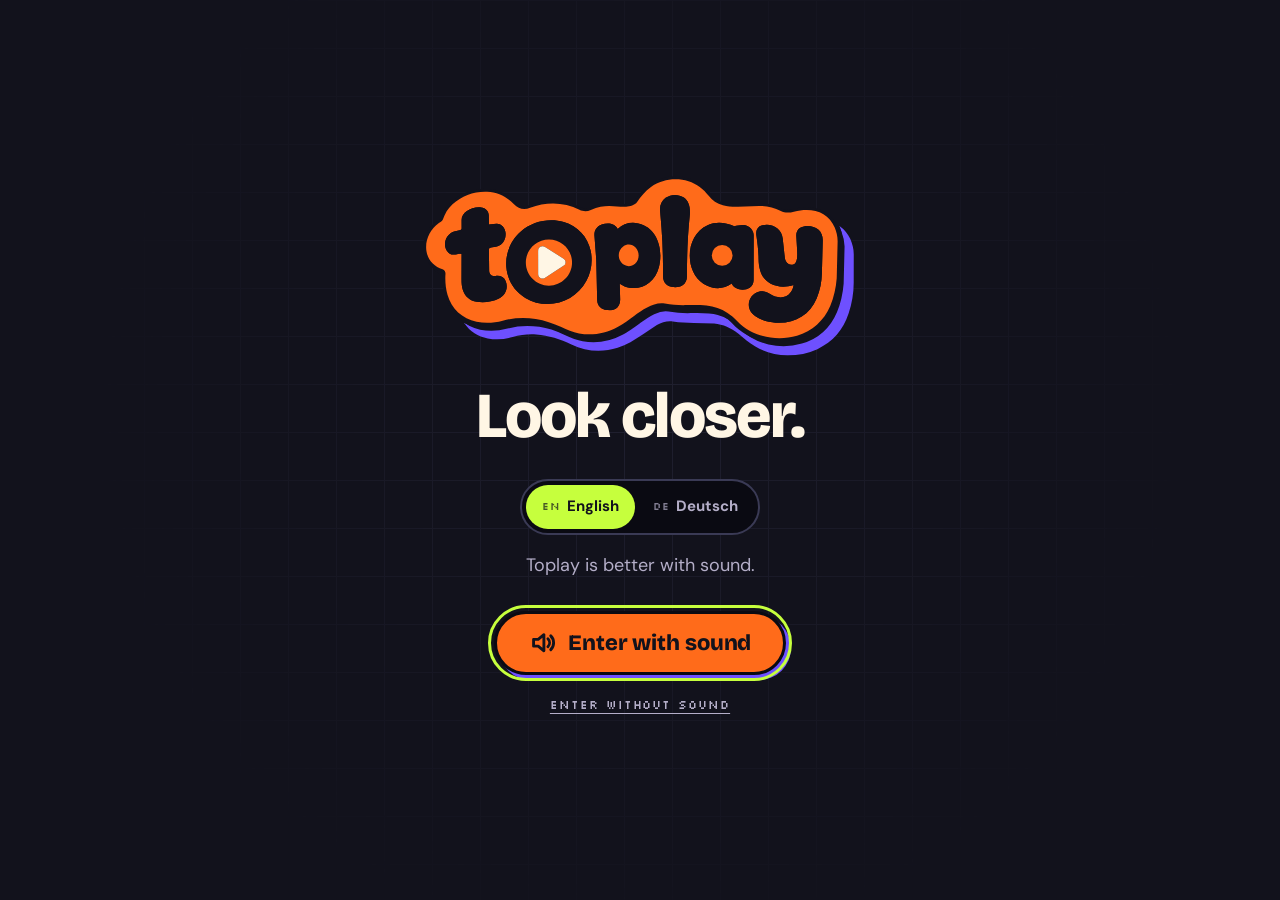
==== commit 66c14104: "Add files via upload" ====
--- a/index.html
+++ b/index.html
@@ -22,9 +22,8 @@
 <meta name="apple-mobile-web-app-capable" content="yes">
 <meta name="mobile-web-app-capable" content="yes">
 <meta name="apple-mobile-web-app-status-bar-style" content="black-translucent">
-<link rel="preconnect" href="https://fonts.googleapis.com">
-<link rel="preconnect" href="https://fonts.gstatic.com" crossorigin>
-<link rel="stylesheet" href="https://fonts.googleapis.com/css2?family=Bricolage+Grotesque:opsz,wght@12..96,700;12..96,800&family=DM+Sans:wght@400;500;600;700&family=Silkscreen:wght@400;700&display=swap">
+<link rel="preload" href="assets/fonts/bricolage-grotesque.woff2" as="font" type="font/woff2" crossorigin>
+<link rel="preload" href="assets/fonts/dm-sans.woff2" as="font" type="font/woff2" crossorigin>
 <link rel="preload" href="data/levels.json" as="fetch" crossorigin>
 <link rel="stylesheet" href="app.css">
 <script src="app.js" defer></script>
@@ -96,7 +95,7 @@
       <button class="btn btn-ghost btn-sm" type="button" data-toggle="sfx" aria-pressed="true">Effects on</button>
       <button class="btn btn-ghost btn-sm" type="button" data-toggle="voice" aria-pressed="true">Words on</button>
     </div>
-    <span>Press <b>M</b> to mute · Made by <a href="https://www.linkedin.com/in/kyrillosnabil/" target="_blank" rel="noopener">kyrillos404</a></span>
+    <span>Press <b>M</b> to mute · Made by <a href="https://www.linkedin.com/in/kyrillos404/" target="_blank" rel="noopener">kyrillos404</a></span>
   </div>
 </div>
 
@@ -218,7 +217,7 @@
           <p>The first room, The Toy Room, is a playroom after a very busy afternoon. Every object you find is an everyday English word, so a few minutes of play leave you with twenty words you will not forget.</p>
           <div class="credits">
             <span class="label">Credits</span>
-            <span>Designed by <a href="https://www.linkedin.com/in/kyrillosnabil/" target="_blank" rel="noopener">kyrillos404</a>. Built with Claude, an AI assistant. Music and sound effects composed in code for Toplay.</span>
+            <span>Designed by <a href="https://www.linkedin.com/in/kyrillos404/" target="_blank" rel="noopener">kyrillos404</a>. Built with Claude, an AI assistant. Music and sound effects composed in code for Toplay.</span>
           </div>
         </div>
         <div class="story-card" aria-hidden="true">
@@ -277,7 +276,7 @@
       <button type="button" data-go="story">About</button>
     </nav>
     <div class="foot-by">
-      <span>Designed by <a href="https://www.linkedin.com/in/kyrillosnabil/" target="_blank" rel="noopener">kyrillos404</a> · Built with Claude</span>
+      <span>Designed by <a href="https://www.linkedin.com/in/kyrillos404/" target="_blank" rel="noopener">kyrillos404</a> · Built with Claude</span>
       <span>© 2026 Toplay</span>
     </div>
   </div>
@@ -318,8 +317,8 @@
       <div class="toasts" id="gToasts" aria-live="polite"></div>
     </div>
     <aside class="words" id="gWords" aria-label="Words to find">
-      <button class="grab" id="gGrab" type="button" aria-label="Show all words" aria-expanded="false"></button>
-      <div class="words-head"><span class="label">Find these</span><b id="gLeft" aria-live="polite">20 left</b><span class="words-say"><svg class="icon" aria-hidden="true"><use href="#i-sound-on"/></svg>Tap a word to hear it</span></div>
+      <div class="words-head"><span class="label">Find these</span><b id="gLeft" aria-live="polite">20 left</b><span class="words-say"><svg class="icon" aria-hidden="true"><use href="#i-sound-on"/></svg>Tap a word to hear it</span>
+        <button class="grab" id="gGrab" type="button" aria-expanded="false" aria-controls="gWordList"><svg class="icon" aria-hidden="true"><use href="#i-levels"/></svg><span>All words</span></button></div>
       <ul id="gWordList"></ul>
     </aside>
   </div>
--- a/app.css
+++ b/app.css
@@ -1,3 +1,8 @@
+/* Fonts live inside the site: faster, private, and not blocked when Google is unreachable. */
+@font-face { font-family: "Bricolage Grotesque"; src: url("assets/fonts/bricolage-grotesque.woff2") format("woff2"); font-weight: 200 800; font-stretch: 75% 100%; font-display: swap; }
+@font-face { font-family: "DM Sans"; src: url("assets/fonts/dm-sans.woff2") format("woff2"); font-weight: 100 1000; font-display: swap; }
+@font-face { font-family: "Silkscreen"; src: url("assets/fonts/silkscreen-400.woff2") format("woff2"); font-weight: 400; font-display: swap; }
+@font-face { font-family: "Silkscreen"; src: url("assets/fonts/silkscreen-700.woff2") format("woff2"); font-weight: 700; font-display: swap; }
 /* Toplay — Arcade Night. One deliberate dark look across site and game. */
 :root {
   --bg: #12121C; --surface: #1C1C2B; --surface-raised: #26263A; --line: #3A3A55; --edge: #0A0A12;
@@ -635,3 +640,56 @@
 /* three switches in the pause screen: tighter so "Effekte" fits; one column on narrow phones */
 .toggle-row .toggle { padding: 0 var(--space-3); font-size: 15px; }
 @media (max-width: 420px) { .toggle-row { grid-template-columns: 1fr; } }
+
+/* ---------- phones: the word list is a bar under the room ---------- */
+@media (max-width: 860px), (max-height: 520px) and (max-width: 1000px) {
+  /* the bar takes its own row, so the room ends above it and nothing hides behind it */
+  .words { margin-top: 0; max-height: none; border-radius: 0; border-top: 2px solid var(--edge); display: flex; flex-direction: column; position: relative;
+    padding-bottom: env(safe-area-inset-bottom, 0px); transition: none; }
+  .words-head { flex-wrap: nowrap; align-items: center; gap: var(--space-3); padding: 8px var(--space-4) 6px; row-gap: 0; }
+  .words-head .label { font-size: 11px; }
+  .words-head b { font-size: 13px; margin-right: auto; }
+  .words-say { display: none; }
+  .grab { display: inline-flex; align-items: center; gap: 6px; width: auto; height: 30px; padding: 0 12px; margin: 0; border-radius: var(--radius-pill);
+    background: var(--surface-raised); border: 1px solid var(--line); color: var(--ink); font-family: var(--font-pixel); font-size: 11px; letter-spacing: .06em; text-transform: uppercase; cursor: pointer; }
+  .grab::before { display: none; }
+  .grab .icon { width: 14px; height: 14px; color: var(--zest); }
+  .grab[aria-expanded="true"] { background: var(--zest); color: var(--on-zest); border-color: var(--zest); }
+  .grab[aria-expanded="true"] .icon { color: var(--on-zest); }
+  /* one row that swipes sideways and settles on a word */
+  .words ul { display: flex; flex-wrap: nowrap; gap: 8px; overflow-x: auto; overflow-y: hidden; padding: 2px var(--space-4) 10px; scroll-snap-type: x proximity;
+    scroll-padding-inline: var(--space-4); overscroll-behavior-x: contain; -webkit-overflow-scrolling: touch; scrollbar-width: none; touch-action: pan-x; }
+  .words ul::-webkit-scrollbar { display: none; }
+  .words .word { flex: none; scroll-snap-align: start; white-space: nowrap; min-height: 40px; padding: 6px 10px; font-size: 15px; }
+  .words .word span { overflow-wrap: normal; hyphens: none; }
+  .words .word.found { opacity: .75; }
+  /* soft fades show that the row continues */
+  .words::before, .words::after { content: ""; position: absolute; bottom: calc(10px + env(safe-area-inset-bottom, 0px)); height: 44px; width: 36px; pointer-events: none; z-index: 2; opacity: 0; transition: opacity 200ms; }
+  .words::before { left: 0; background: linear-gradient(90deg, var(--surface), transparent); }
+  .words::after { right: 0; background: linear-gradient(-90deg, var(--surface), transparent); }
+  .words.fade-l::before, .words.fade-r::after { opacity: 1; }
+  /* "All words": a panel over the room with every word; the clock keeps running */
+  .words.open { position: absolute; left: 0; right: 0; bottom: 0; z-index: 8; max-height: 72%; border-radius: var(--radius-lg) var(--radius-lg) 0 0; box-shadow: 0 -12px 32px rgba(0,0,0,.45); }
+  .words.open ul { display: grid; grid-template-columns: repeat(auto-fill, minmax(130px, 1fr)); overflow-x: hidden; overflow-y: auto; scroll-snap-type: none; touch-action: pan-y; padding-bottom: var(--space-4); }
+  .words.open .word { white-space: normal; }
+  .words.open::before, .words.open::after { display: none; }
+  .stage-tools, .help-wrap { bottom: var(--space-4); }
+  .game-body { position: relative; }
+}
+@media (max-height: 520px) and (orientation: landscape) {
+  .words { max-height: none; }
+  .words-head { padding-top: 4px; padding-bottom: 2px; }
+  .words .word { min-height: 34px; padding: 4px 9px; font-size: 14px; }
+  .words ul { padding-bottom: 6px; }
+  .words.open { max-height: 80%; }
+}
+@media (max-width: 860px), (max-height: 520px) and (max-width: 1000px) {
+  /* the long row must scroll inside the bar, never widen the screen */
+  .game-body { grid-template-columns: minmax(0, 1fr); }
+  .game-body > * { min-width: 0; }
+  .words, .words ul { max-width: 100%; }
+}
+/* on the lime pop-ups the article colours need darker shades (das was lime on lime) */
+.float-word .art-der { color: #1d4f8f; }
+.float-word .art-die { color: #b3133f; }
+.float-word .art-das { color: #2e6200; }
